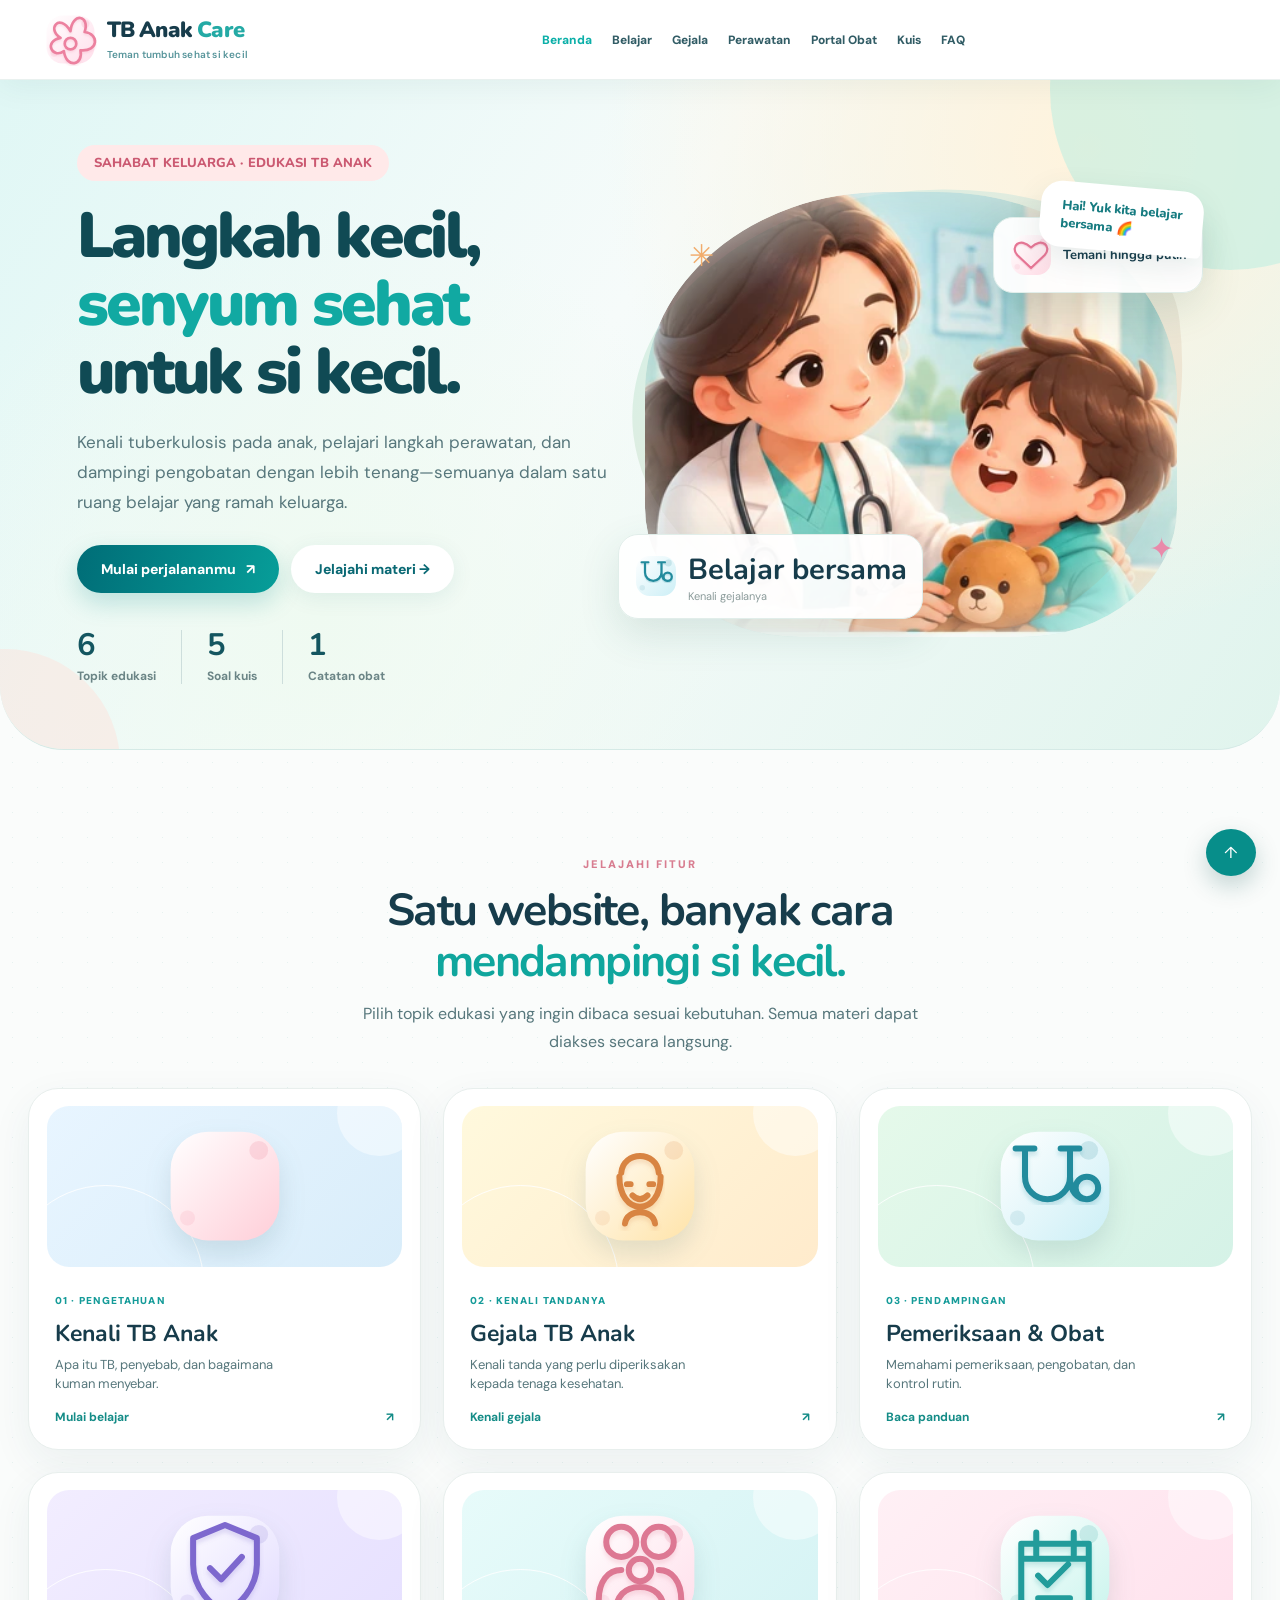
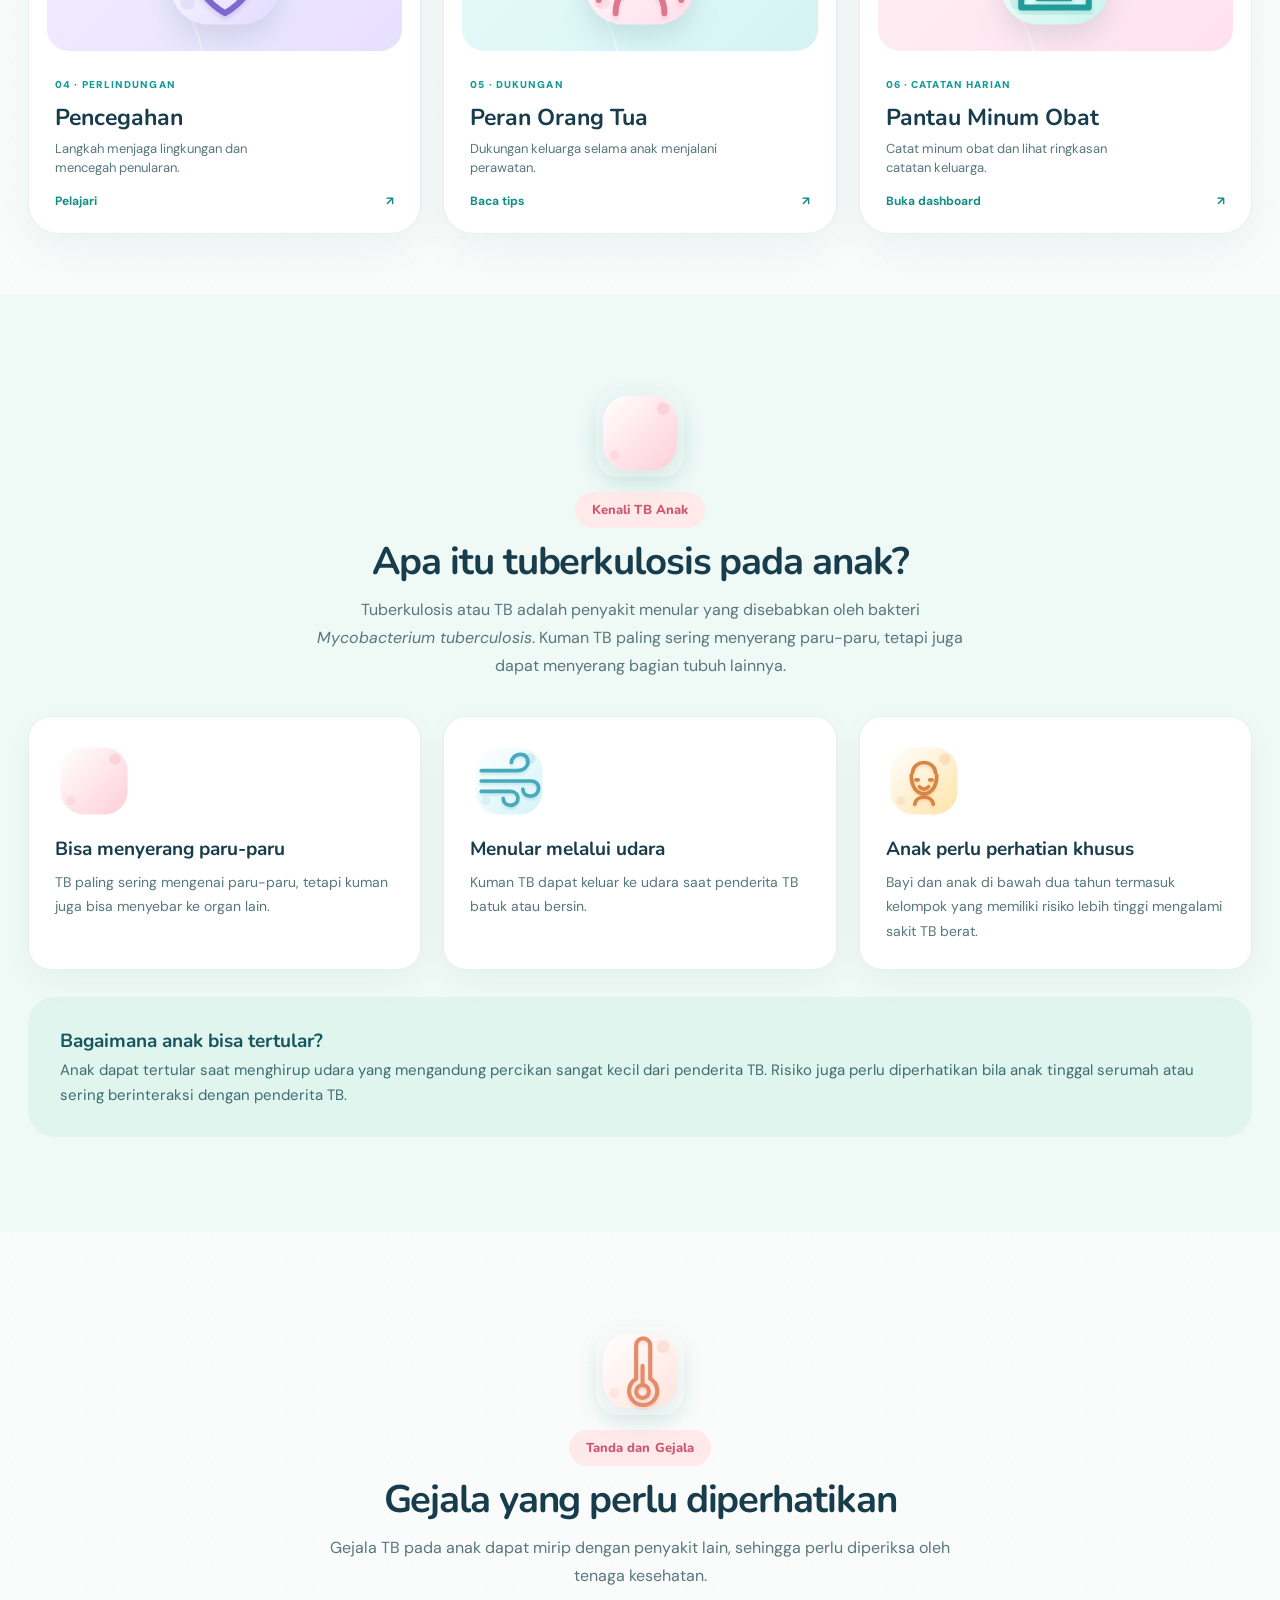
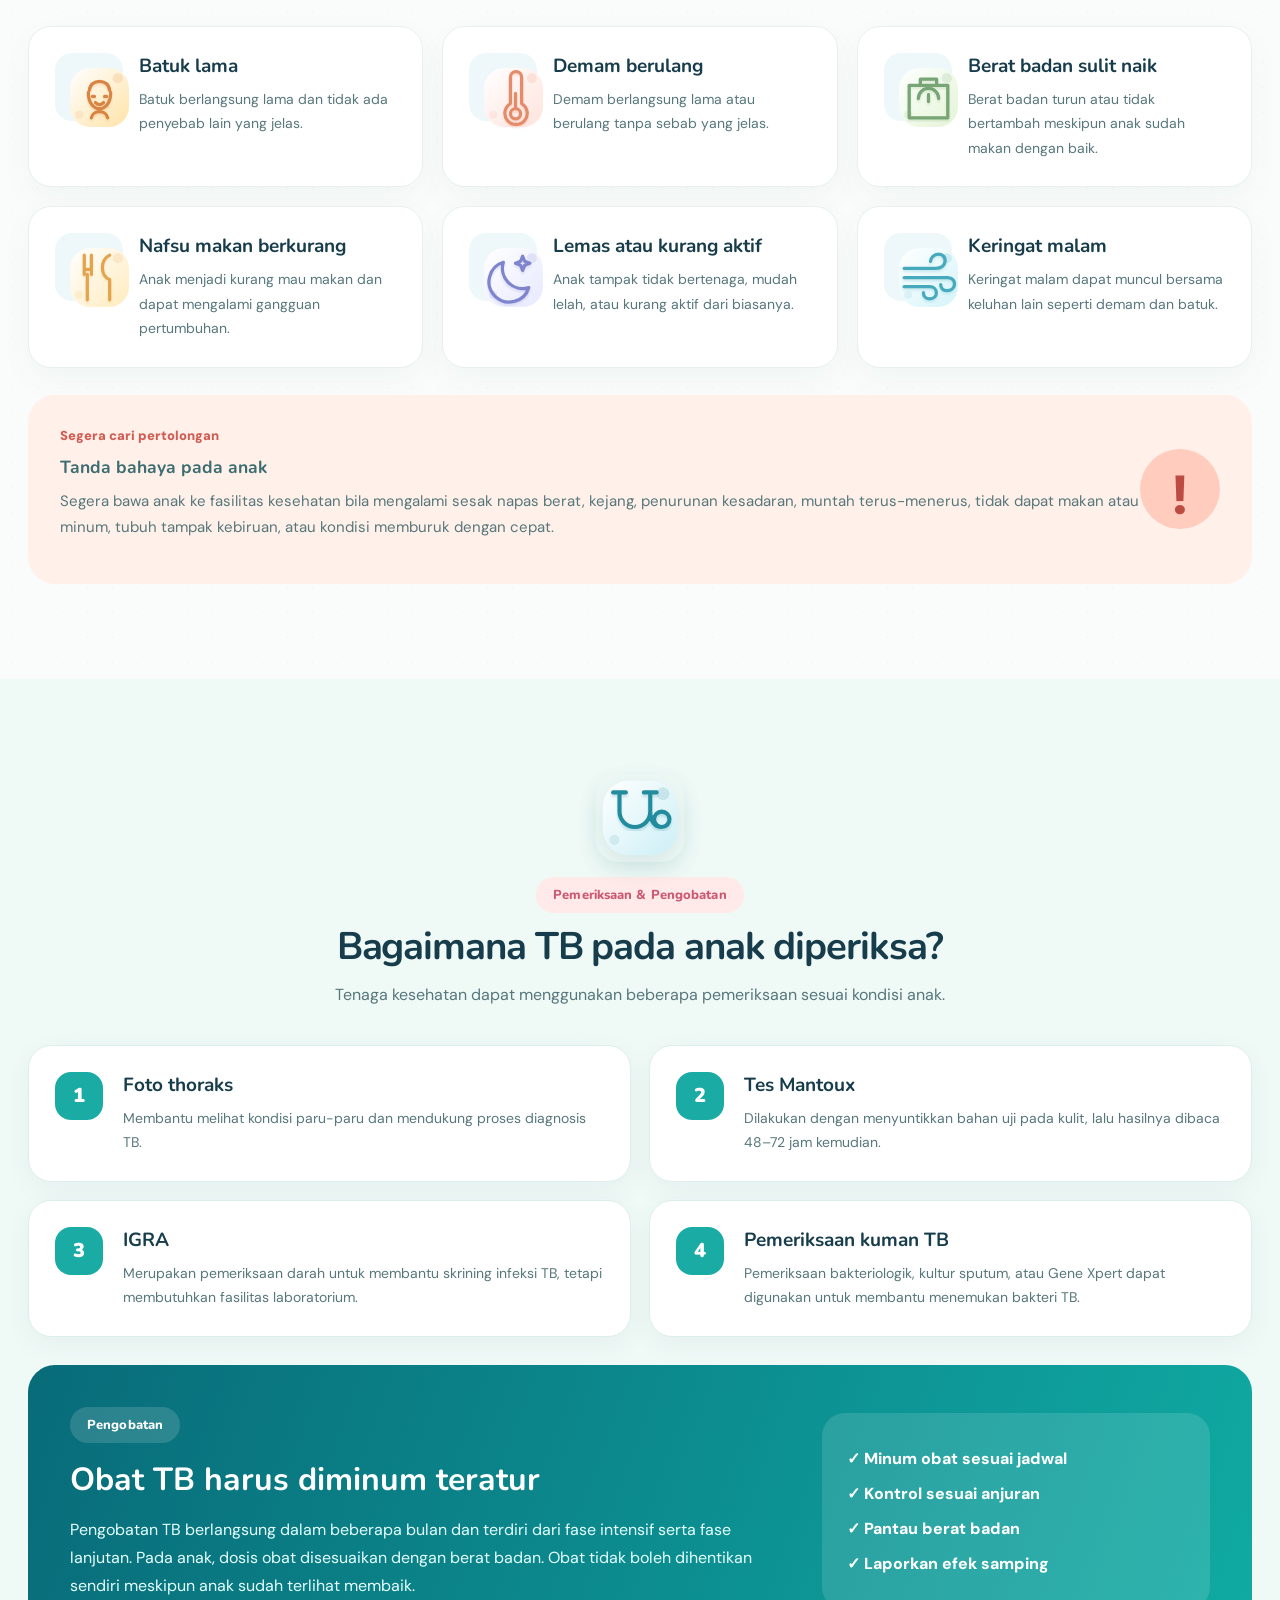
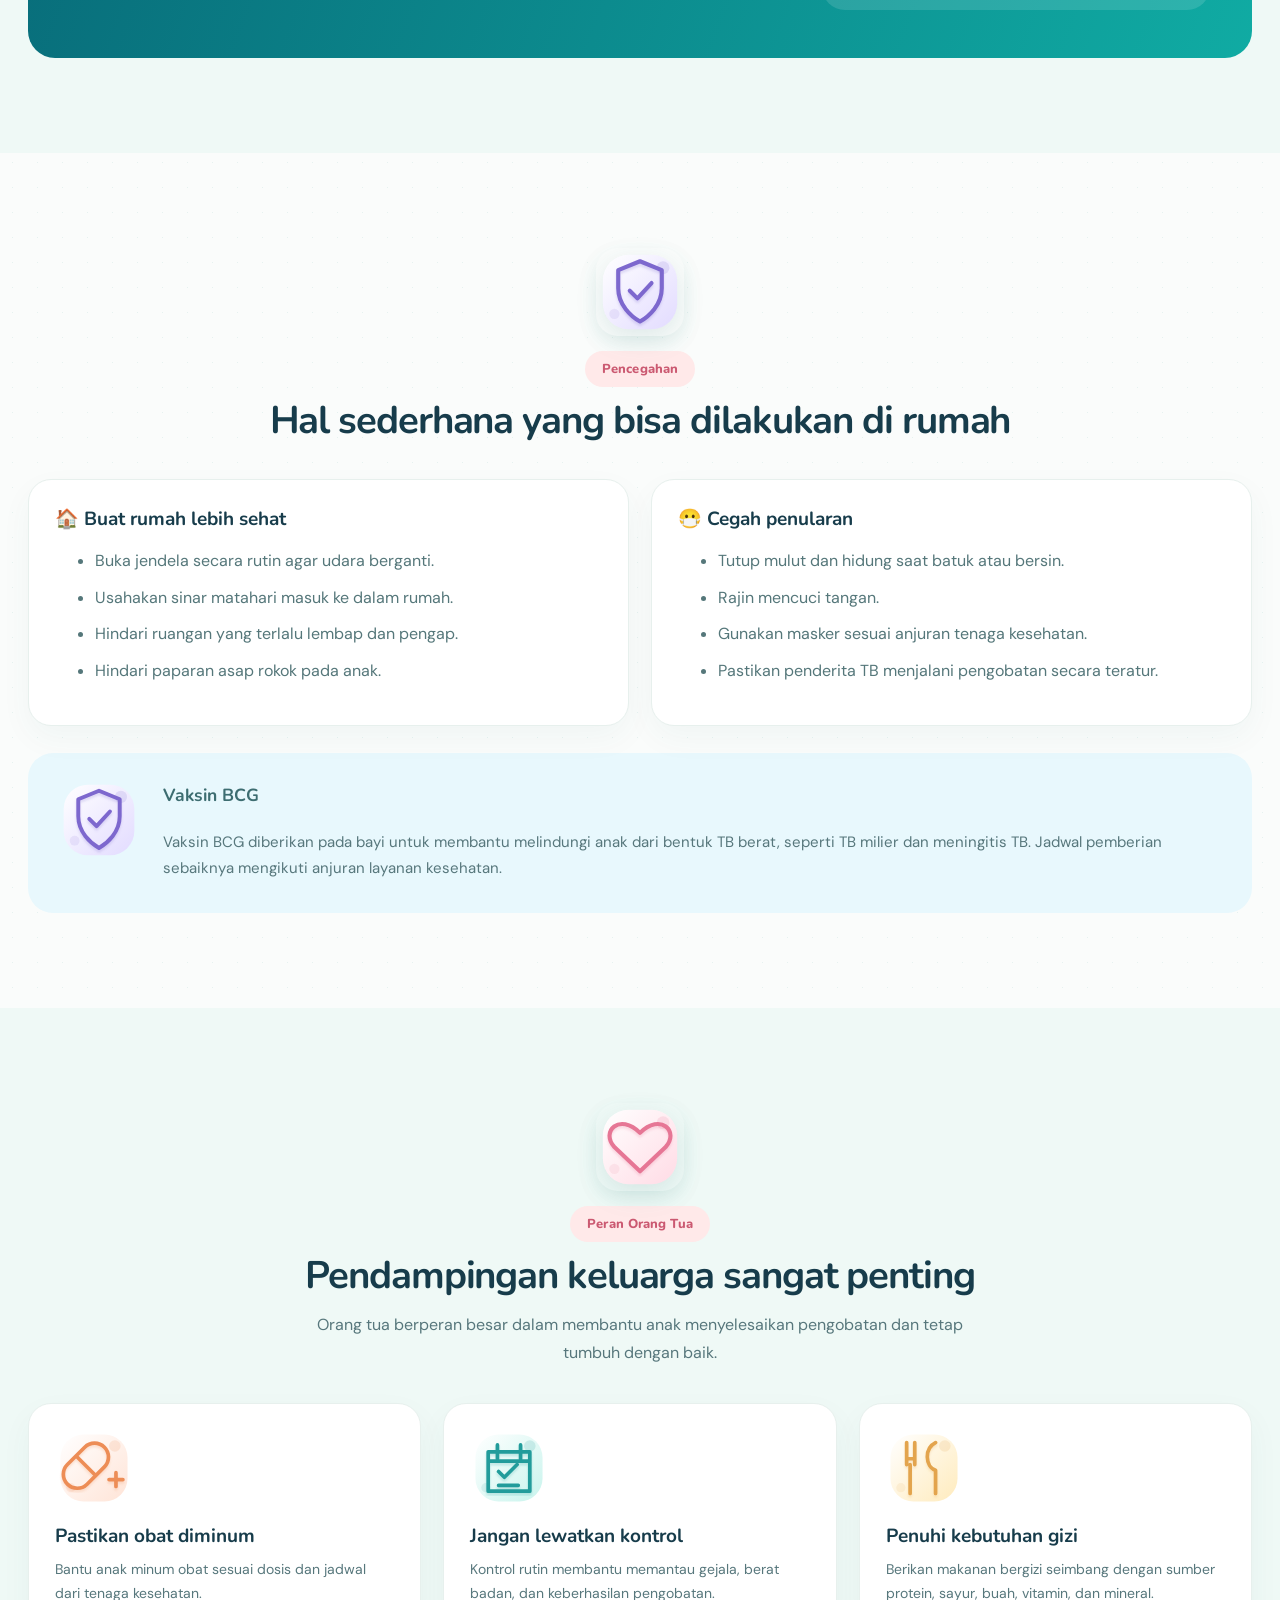
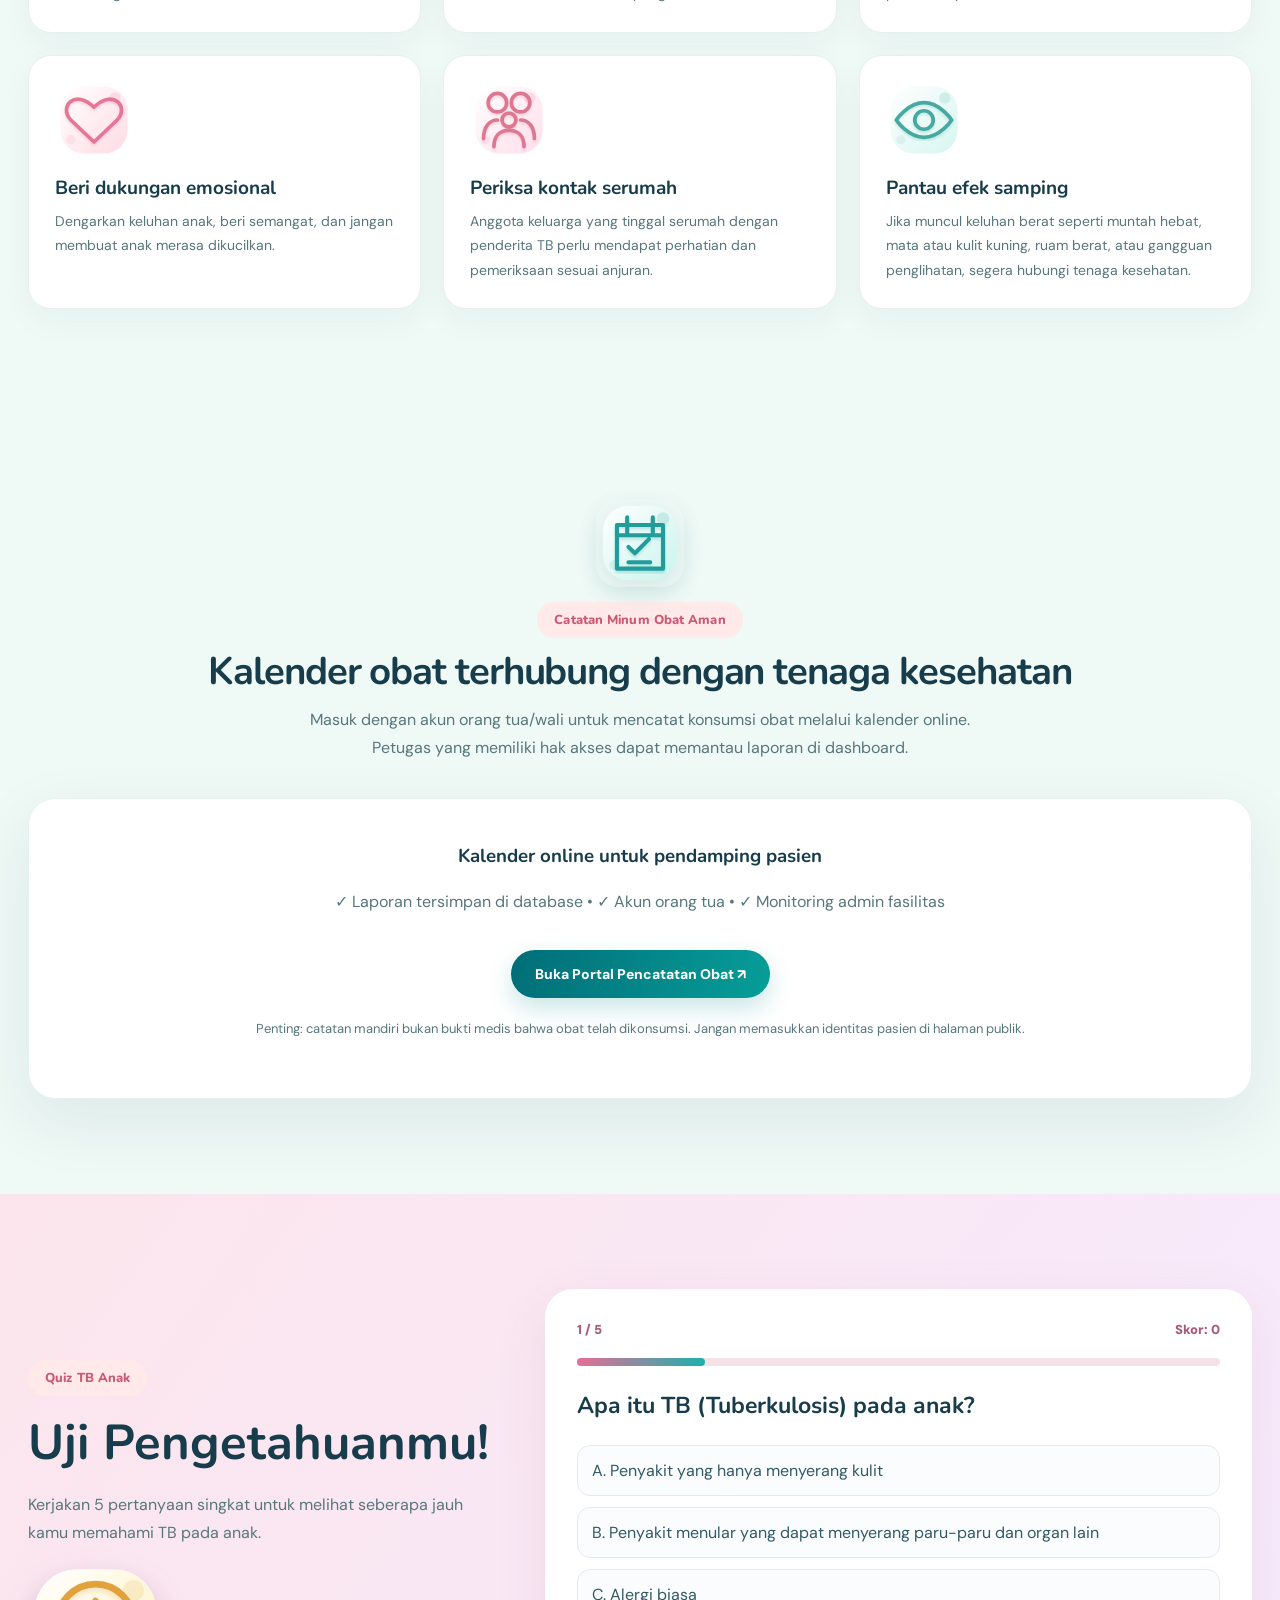
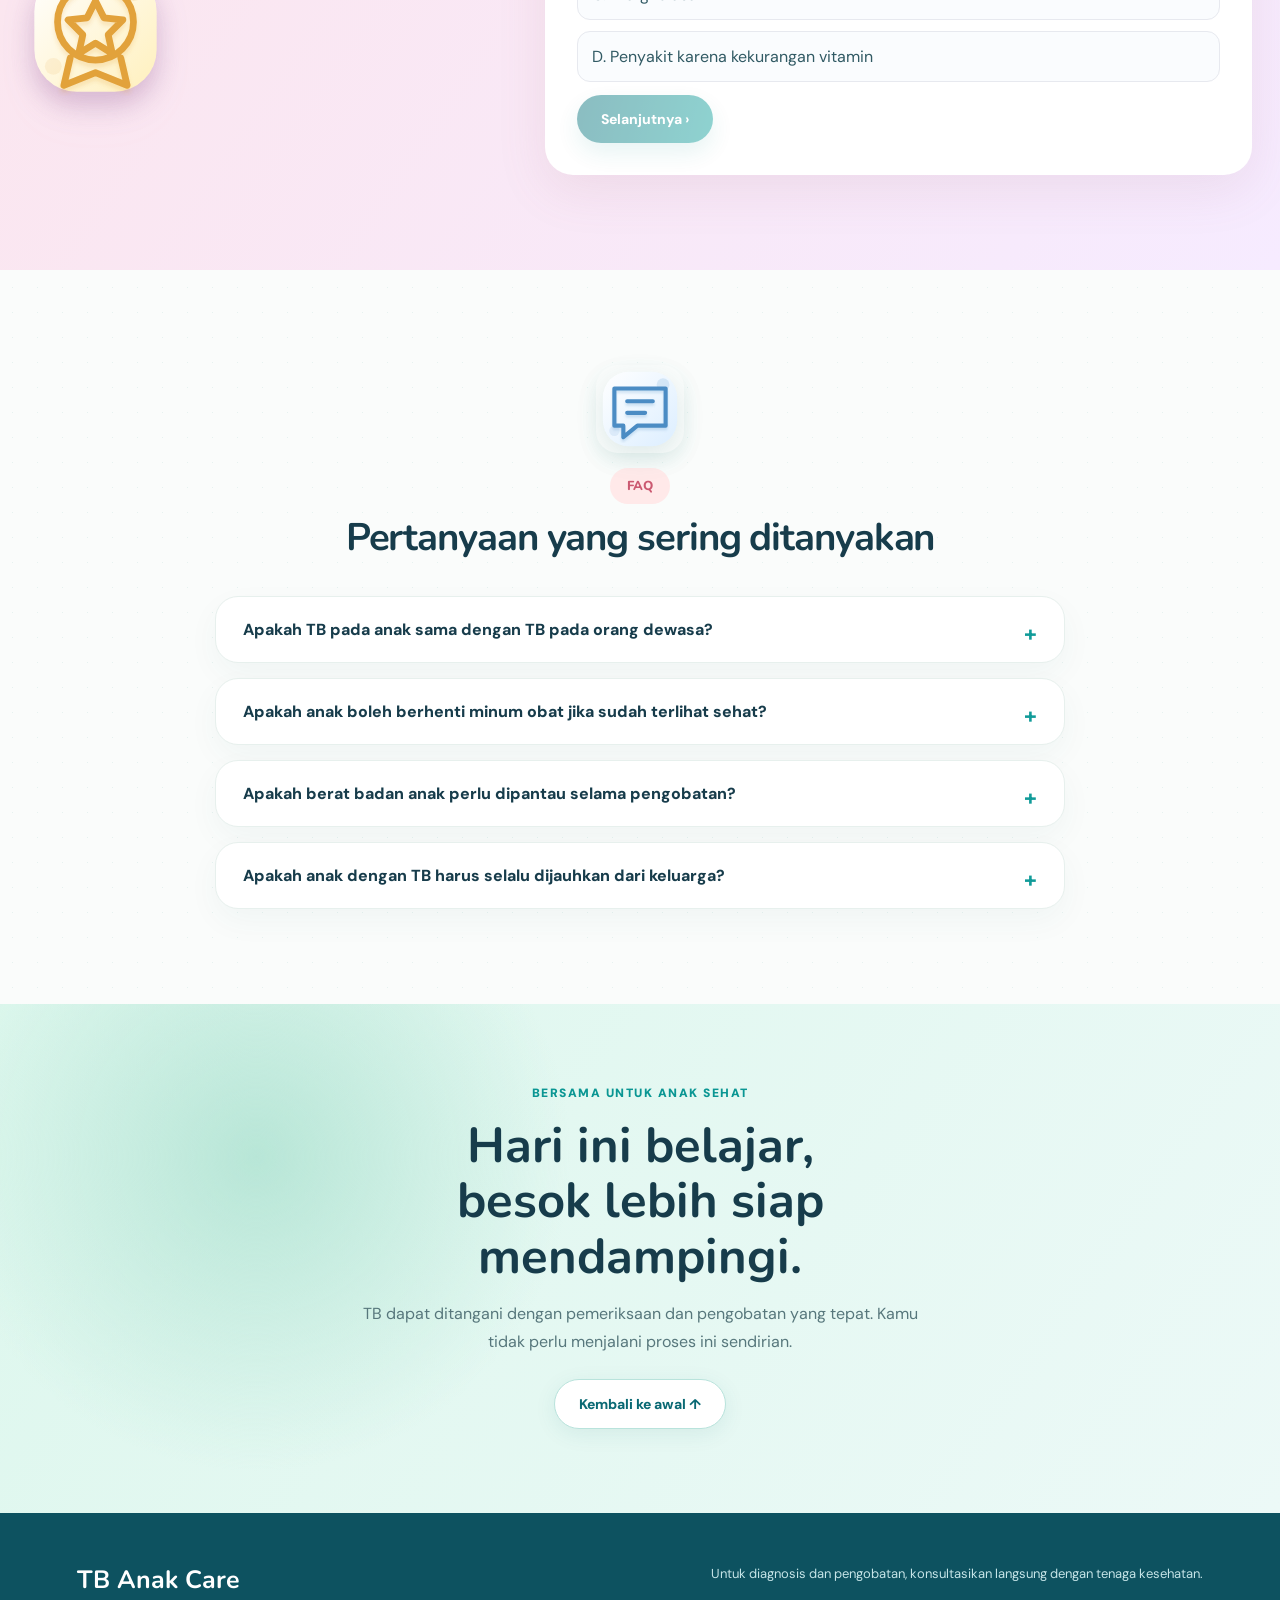
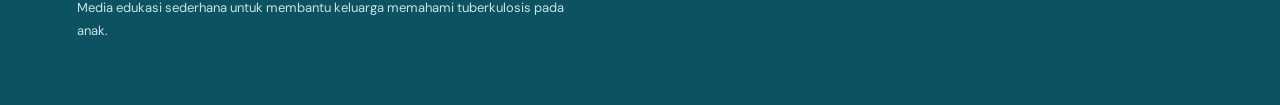
==== index.html @ 4ef4fc64 "Add files via upload" ====
<!DOCTYPE html>

<html lang="id">
<head>
<meta charset="utf-8"/>
<meta content="width=device-width, initial-scale=1.0" name="viewport"/>
<meta content="TB Anak Care - Edukasi sederhana tentang tuberkulosis pada anak untuk orang tua dan keluarga." name="description"/>
<title>TB Anak Care</title>
<link href="style.css" rel="stylesheet"/>
<link href="https://fonts.googleapis.com" rel="preconnect"/><link crossorigin="" href="https://fonts.gstatic.com" rel="preconnect"/><link href="https://fonts.googleapis.com/css2?family=DM+Sans:wght@400;500;600;700;800&amp;family=Nunito:wght@400;500;600;700;800;900&amp;display=swap" rel="stylesheet"/></head>
<body>
<header class="navbar"><a class="brand" href="#beranda"><span class="brand-mark"><img alt="" src="assets/icons/flower.svg"/></span><span class="brand-copy">TB Anak <em>Care</em><small>Teman tumbuh sehat si kecil</small></span></a><button aria-expanded="false" aria-label="Buka menu" class="menu-toggle">☰</button><nav aria-label="Navigasi utama" class="nav-links"><a href="#beranda">Beranda</a><a href="#materi">Belajar</a><a href="#gejala">Gejala</a><a href="#pemeriksaan">Perawatan</a><a href="portal.html">Portal Obat</a><a href="#quiz">Kuis</a><a href="#faq">FAQ</a></nav></header>
<main>
<section class="hero" id="beranda"><div class="hero-copy"><span class="eyebrow">SAHABAT KELUARGA · EDUKASI TB ANAK</span><h1>Langkah kecil,<br/><span>senyum sehat</span><br/>untuk si kecil.</h1><p>Kenali tuberkulosis pada anak, pelajari langkah perawatan, dan dampingi pengobatan dengan lebih tenang—semuanya dalam satu ruang belajar yang ramah keluarga.</p><div class="hero-actions"><a class="btn primary" href="#materi">Mulai perjalananmu <span>↗</span></a><a class="btn secondary" href="#materi">Jelajahi materi →</a></div><div class="hero-stats"><div><strong>6</strong><small>Topik edukasi</small></div><div><strong>5</strong><small>Soal kuis</small></div><div><strong>1</strong><small>Catatan obat</small></div></div></div><div class="hero-visual"><div class="hero-blob"></div><img alt="Ilustrasi dokter yang ramah bersama anak" src="assets/dokter-anak.webp"/><div class="float-card float-one"><img alt="" src="assets/icons/stethoscope.svg"/> <span><strong>Belajar bersama</strong><small>Kenali gejalanya</small></span></div><div class="float-card float-two"><img alt="" src="assets/icons/heart.svg"/> <strong>Temani hingga pulih</strong></div><div class="speech-bubble">Hai! Yuk kita belajar<br/>bersama 🌈</div><div class="hero-spark one">✳</div><div class="hero-spark two">✦</div></div></section>
<section class="learning-menu" id="materi"><span class="section-kicker">JELAJAHI FITUR</span><h2>Satu website, banyak cara<br/><em>mendampingi si kecil.</em></h2><p class="learning-subtitle">Pilih topik edukasi yang ingin dibaca sesuai kebutuhan. Semua materi dapat diakses secara langsung.</p><div class="learning-grid">
<a class="learning-card lc-blue" href="#kenali"><span class="topic-illustration"><img alt="" loading="lazy" src="assets/icons/lungs.svg"/></span><span class="card-category">01 · PENGETAHUAN</span><h3>Kenali TB Anak</h3><p>Apa itu TB, penyebab, dan bagaimana kuman menyebar.</p><b>Mulai belajar <span>↗</span></b></a>
<a class="learning-card lc-yellow" href="#gejala"><span class="topic-illustration"><img alt="" loading="lazy" src="assets/icons/child.svg"/></span><span class="card-category">02 · KENALI TANDANYA</span><h3>Gejala TB Anak</h3><p>Kenali tanda yang perlu diperiksakan kepada tenaga kesehatan.</p><b>Kenali gejala <span>↗</span></b></a>
<a class="learning-card lc-green" href="#pemeriksaan"><span class="topic-illustration"><img alt="" loading="lazy" src="assets/icons/stethoscope.svg"/></span><span class="card-category">03 · PENDAMPINGAN</span><h3>Pemeriksaan &amp; Obat</h3><p>Memahami pemeriksaan, pengobatan, dan kontrol rutin.</p><b>Baca panduan <span>↗</span></b></a>
<a class="learning-card lc-purple" href="#pencegahan"><span class="topic-illustration"><img alt="" loading="lazy" src="assets/icons/shield.svg"/></span><span class="card-category">04 · PERLINDUNGAN</span><h3>Pencegahan</h3><p>Langkah menjaga lingkungan dan mencegah penularan.</p><b>Pelajari <span>↗</span></b></a>
<a class="learning-card lc-cyan" href="#orangtua"><span class="topic-illustration"><img alt="" loading="lazy" src="assets/icons/family.svg"/></span><span class="card-category">05 · DUKUNGAN</span><h3>Peran Orang Tua</h3><p>Dukungan keluarga selama anak menjalani perawatan.</p><b>Baca tips <span>↗</span></b></a>
<a class="learning-card lc-pink" href="#catatan-obat"><span class="topic-illustration"><img alt="" loading="lazy" src="assets/icons/calendar.svg"/></span><span class="card-category">06 · CATATAN HARIAN</span><h3>Pantau Minum Obat</h3><p>Catat minum obat dan lihat ringkasan catatan keluarga.</p><b>Buka dashboard <span>↗</span></b></a></div>
</section>
<section class="section soft" id="kenali">
<div class="section-heading"><div aria-hidden="true" class="section-illustration"><img alt="" src="assets/icons/lungs.svg"/></div>
<span class="eyebrow">Kenali TB Anak</span>
<h2>Apa itu tuberkulosis pada anak?</h2>
<p>
          Tuberkulosis atau TB adalah penyakit menular yang disebabkan oleh bakteri
          <em>Mycobacterium tuberculosis</em>. Kuman TB paling sering menyerang paru-paru,
          tetapi juga dapat menyerang bagian tubuh lainnya.
        </p>
</div>
<div class="grid three">
<article class="card">
<div class="icon"><img alt="" src="assets/icons/lungs.svg"/></div>
<h3>Bisa menyerang paru-paru</h3>
<p>TB paling sering mengenai paru-paru, tetapi kuman juga bisa menyebar ke organ lain.</p>
</article>
<article class="card">
<div class="icon"><img alt="" src="assets/icons/wind.svg"/></div>
<h3>Menular melalui udara</h3>
<p>Kuman TB dapat keluar ke udara saat penderita TB batuk atau bersin.</p>
</article>
<article class="card">
<div class="icon"><img alt="" src="assets/icons/child.svg"/></div>
<h3>Anak perlu perhatian khusus</h3>
<p>Bayi dan anak di bawah dua tahun termasuk kelompok yang memiliki risiko lebih tinggi mengalami sakit TB berat.</p>
</article>
</div>
<div class="info-strip">
<strong>Bagaimana anak bisa tertular?</strong>
        Anak dapat tertular saat menghirup udara yang mengandung percikan sangat kecil dari penderita TB.
        Risiko juga perlu diperhatikan bila anak tinggal serumah atau sering berinteraksi dengan penderita TB.
      </div>
</section>
<section class="section" id="gejala">
<div class="section-heading"><div aria-hidden="true" class="section-illustration"><img alt="" src="assets/icons/fever.svg"/></div>
<span class="eyebrow">Tanda dan Gejala</span>
<h2>Gejala yang perlu diperhatikan</h2>
<p>Gejala TB pada anak dapat mirip dengan penyakit lain, sehingga perlu diperiksa oleh tenaga kesehatan.</p>
</div>
<div class="symptom-grid">
<div class="symptom"><span class="symptom-icon"><img alt="" src="assets/icons/child.svg"/></span><div><h3>Batuk lama</h3><p>Batuk berlangsung lama dan tidak ada penyebab lain yang jelas.</p></div></div>
<div class="symptom"><span class="symptom-icon"><img alt="" src="assets/icons/fever.svg"/></span><div><h3>Demam berulang</h3><p>Demam berlangsung lama atau berulang tanpa sebab yang jelas.</p></div></div>
<div class="symptom"><span class="symptom-icon"><img alt="" src="assets/icons/weight.svg"/></span><div><h3>Berat badan sulit naik</h3><p>Berat badan turun atau tidak bertambah meskipun anak sudah makan dengan baik.</p></div></div>
<div class="symptom"><span class="symptom-icon"><img alt="" src="assets/icons/food.svg"/></span><div><h3>Nafsu makan berkurang</h3><p>Anak menjadi kurang mau makan dan dapat mengalami gangguan pertumbuhan.</p></div></div>
<div class="symptom"><span class="symptom-icon"><img alt="" src="assets/icons/sleep.svg"/></span><div><h3>Lemas atau kurang aktif</h3><p>Anak tampak tidak bertenaga, mudah lelah, atau kurang aktif dari biasanya.</p></div></div>
<div class="symptom"><span class="symptom-icon"><img alt="" src="assets/icons/wind.svg"/></span><div><h3>Keringat malam</h3><p>Keringat malam dapat muncul bersama keluhan lain seperti demam dan batuk.</p></div></div>
</div>
<div class="danger-box">
<div>
<span class="danger-label">Segera cari pertolongan</span>
<h3>Tanda bahaya pada anak</h3>
<p>
            Segera bawa anak ke fasilitas kesehatan bila mengalami sesak napas berat, kejang,
            penurunan kesadaran, muntah terus-menerus, tidak dapat makan atau minum,
            tubuh tampak kebiruan, atau kondisi memburuk dengan cepat.
          </p>
</div>
<div class="danger-icon">!</div>
</div>
</section>
<section class="section soft" id="pemeriksaan">
<div class="section-heading"><div aria-hidden="true" class="section-illustration"><img alt="" src="assets/icons/stethoscope.svg"/></div>
<span class="eyebrow">Pemeriksaan &amp; Pengobatan</span>
<h2>Bagaimana TB pada anak diperiksa?</h2>
<p>Tenaga kesehatan dapat menggunakan beberapa pemeriksaan sesuai kondisi anak.</p>
</div>
<div class="timeline">
<div class="timeline-item">
<div class="num">1</div>
<div><h3>Foto thoraks</h3><p>Membantu melihat kondisi paru-paru dan mendukung proses diagnosis TB.</p></div>
</div>
<div class="timeline-item">
<div class="num">2</div>
<div><h3>Tes Mantoux</h3><p>Dilakukan dengan menyuntikkan bahan uji pada kulit, lalu hasilnya dibaca 48–72 jam kemudian.</p></div>
</div>
<div class="timeline-item">
<div class="num">3</div>
<div><h3>IGRA</h3><p>Merupakan pemeriksaan darah untuk membantu skrining infeksi TB, tetapi membutuhkan fasilitas laboratorium.</p></div>
</div>
<div class="timeline-item">
<div class="num">4</div>
<div><h3>Pemeriksaan kuman TB</h3><p>Pemeriksaan bakteriologik, kultur sputum, atau Gene Xpert dapat digunakan untuk membantu menemukan bakteri TB.</p></div>
</div>
</div>
<div class="treatment-card">
<div>
<span class="eyebrow">Pengobatan</span>
<h2>Obat TB harus diminum teratur</h2>
<p>
            Pengobatan TB berlangsung dalam beberapa bulan dan terdiri dari fase intensif serta fase lanjutan.
            Pada anak, dosis obat disesuaikan dengan berat badan. Obat tidak boleh dihentikan sendiri
            meskipun anak sudah terlihat membaik.
          </p>
</div>
<div class="checklist">
<p>✓ Minum obat sesuai jadwal</p>
<p>✓ Kontrol sesuai anjuran</p>
<p>✓ Pantau berat badan</p>
<p>✓ Laporkan efek samping</p>
</div>
</div>
</section>
<section class="section" id="pencegahan">
<div class="section-heading"><div aria-hidden="true" class="section-illustration"><img alt="" src="assets/icons/shield.svg"/></div>
<span class="eyebrow">Pencegahan</span>
<h2>Hal sederhana yang bisa dilakukan di rumah</h2>
</div>
<div class="grid two">
<article class="card list-card">
<h3>🏠 Buat rumah lebih sehat</h3>
<ul>
<li>Buka jendela secara rutin agar udara berganti.</li>
<li>Usahakan sinar matahari masuk ke dalam rumah.</li>
<li>Hindari ruangan yang terlalu lembap dan pengap.</li>
<li>Hindari paparan asap rokok pada anak.</li>
</ul>
</article>
<article class="card list-card">
<h3>😷 Cegah penularan</h3>
<ul>
<li>Tutup mulut dan hidung saat batuk atau bersin.</li>
<li>Rajin mencuci tangan.</li>
<li>Gunakan masker sesuai anjuran tenaga kesehatan.</li>
<li>Pastikan penderita TB menjalani pengobatan secara teratur.</li>
</ul>
</article>
</div>
<div class="bcg-card">
<div class="bcg-icon"><img alt="" src="assets/icons/shield.svg"/></div>
<div>
<h3>Vaksin BCG</h3>
<p>
            Vaksin BCG diberikan pada bayi untuk membantu melindungi anak dari bentuk TB berat,
            seperti TB milier dan meningitis TB. Jadwal pemberian sebaiknya mengikuti anjuran layanan kesehatan.
          </p>
</div>
</div>
</section>
<section class="section soft" id="orangtua">
<div class="section-heading"><div aria-hidden="true" class="section-illustration"><img alt="" src="assets/icons/heart.svg"/></div>
<span class="eyebrow">Peran Orang Tua</span>
<h2>Pendampingan keluarga sangat penting</h2>
<p>Orang tua berperan besar dalam membantu anak menyelesaikan pengobatan dan tetap tumbuh dengan baik.</p>
</div>
<div class="grid three">
<article class="card"><div class="icon"><img alt="" src="assets/icons/pill.svg"/></div><h3>Pastikan obat diminum</h3><p>Bantu anak minum obat sesuai dosis dan jadwal dari tenaga kesehatan.</p></article>
<article class="card"><div class="icon"><img alt="" src="assets/icons/calendar.svg"/></div><h3>Jangan lewatkan kontrol</h3><p>Kontrol rutin membantu memantau gejala, berat badan, dan keberhasilan pengobatan.</p></article>
<article class="card"><div class="icon"><img alt="" src="assets/icons/food.svg"/></div><h3>Penuhi kebutuhan gizi</h3><p>Berikan makanan bergizi seimbang dengan sumber protein, sayur, buah, vitamin, dan mineral.</p></article>
<article class="card"><div class="icon"><img alt="" src="assets/icons/heart.svg"/></div><h3>Beri dukungan emosional</h3><p>Dengarkan keluhan anak, beri semangat, dan jangan membuat anak merasa dikucilkan.</p></article>
<article class="card"><div class="icon"><img alt="" src="assets/icons/family.svg"/></div><h3>Periksa kontak serumah</h3><p>Anggota keluarga yang tinggal serumah dengan penderita TB perlu mendapat perhatian dan pemeriksaan sesuai anjuran.</p></article>
<article class="card"><div class="icon"><img alt="" src="assets/icons/eye.svg"/></div><h3>Pantau efek samping</h3><p>Jika muncul keluhan berat seperti muntah hebat, mata atau kulit kuning, ruam berat, atau gangguan penglihatan, segera hubungi tenaga kesehatan.</p></article>
</div>
</section>
<section class="section soft" id="catatan-obat"><div class="section-heading"><div class="section-illustration"><img src="assets/icons/calendar.svg" alt=""/></div><span class="eyebrow">Catatan Minum Obat Aman</span><h2>Kalender obat terhubung dengan tenaga kesehatan</h2><p>Masuk dengan akun orang tua/wali untuk mencatat konsumsi obat melalui kalender online. Petugas yang memiliki hak akses dapat memantau laporan di dashboard.</p></div><div class="medicine-panel" style="text-align:center;padding:44px 25px"><h3>Kalender online untuk pendamping pasien</h3><p>✓ Laporan tersimpan di database • ✓ Akun orang tua • ✓ Monitoring admin fasilitas</p><a href="portal.html" class="btn primary" style="display:inline-flex;margin-top:18px">Buka Portal Pencatatan Obat ↗</a><p style="margin-top:20px;font-size:13px">Penting: catatan mandiri bukan bukti medis bahwa obat telah dikonsumsi. Jangan memasukkan identitas pasien di halaman publik.</p></div></section>
<section class="quiz-section" id="quiz">
<div class="quiz-intro">
<span class="eyebrow">Quiz TB Anak</span>
<h2>Uji Pengetahuanmu!</h2>
<p>Kerjakan 5 pertanyaan singkat untuk melihat seberapa jauh kamu memahami TB pada anak.</p>
<div class="quiz-mascot"><img alt="Ilustrasi penghargaan" src="assets/icons/award.svg"/></div>
</div>
<div class="quiz-card">
<div class="quiz-meta"><span id="quizNumber">1 / 5</span><span id="quizScore">Skor: 0</span></div>
<div class="quiz-progress-track"><div id="quizProgress"></div></div><h3 id="quizQuestion"></h3>
<div class="quiz-answers" id="quizAnswers"></div>
<div class="quiz-feedback" id="quizFeedback"></div>
<button class="btn primary quiz-next" disabled="" id="quizNext">Selanjutnya ›</button>
</div>
</section>
<section class="section" id="faq">
<div class="section-heading"><div aria-hidden="true" class="section-illustration"><img alt="" src="assets/icons/chat.svg"/></div>
<span class="eyebrow">FAQ</span>
<h2>Pertanyaan yang sering ditanyakan</h2>
</div>
<div class="faq">
<details>
<summary>Apakah TB pada anak sama dengan TB pada orang dewasa?</summary>
<p>Tidak selalu. Pada anak, gejala TB sering tidak khas dan dapat mirip dengan penyakit anak lainnya.</p>
</details>
<details>
<summary>Apakah anak boleh berhenti minum obat jika sudah terlihat sehat?</summary>
<p>Tidak. Obat harus tetap diminum sampai tenaga kesehatan menyatakan pengobatan selesai.</p>
</details>
<details>
<summary>Apakah berat badan anak perlu dipantau selama pengobatan?</summary>
<p>Ya. Berat badan penting dipantau karena dosis obat pada anak dapat disesuaikan dengan perubahan berat badan.</p>
</details>
<details>
<summary>Apakah anak dengan TB harus selalu dijauhkan dari keluarga?</summary>
<p>Tidak. Anak tetap membutuhkan dukungan keluarga. Pencegahan penularan dilakukan sesuai arahan tenaga kesehatan dan kondisi masing-masing.</p>
</details>
</div>
</section>
</main>
<section class="end-banner"><span>BERSAMA UNTUK ANAK SEHAT</span><h2>Hari ini belajar,<br/>besok lebih siap mendampingi.</h2><p>TB dapat ditangani dengan pemeriksaan dan pengobatan yang tepat. Kamu tidak perlu menjalani proses ini sendirian.</p><a class="btn secondary" href="#beranda">Kembali ke awal ↑</a></section><footer>
<div>
<strong>TB Anak Care</strong>
<p>Media edukasi sederhana untuk membantu keluarga memahami tuberkulosis pada anak.</p>
</div>
<p class="footer-note">Untuk diagnosis dan pengobatan, konsultasikan langsung dengan tenaga kesehatan.</p>
</footer>
<script src="education.js"></script>
<a aria-label="Kembali ke atas" class="to-top" href="#beranda">↑</a></body>
</html>
---- style.css ----
:root{--ink:#143e46;--teal:#087d82;--mint:#dbf6f1;--white:#fff;--muted:#607d82;--shadow:0 18px 50px rgba(24,91,97,.10)}*{box-sizing:border-box}html{scroll-behavior:smooth;scroll-padding-top:95px}body{margin:0;font:16px 'DM Sans',sans-serif;color:var(--ink);background:#f8fcfb}h1,h2,h3,strong{font-family:Nunito,sans-serif}h1,h2,h3,p{margin-top:0}a{text-decoration:none;color:inherit}button,input,select{font:inherit}button,a{-webkit-tap-highlight-color:transparent}button{cursor:pointer}p{line-height:1.75;color:#57777c}.navbar{height:88px;background:rgba(255,255,255,.96);display:flex;align-items:center;gap:22px;padding:0 max(4%,calc((100vw - 1450px)/2));position:sticky;top:0;z-index:20;box-shadow:0 5px 28px #196b6e0b;backdrop-filter:blur(16px)}.brand{display:flex;align-items:center;gap:10px;flex-shrink:0}.brand-mark{background:linear-gradient(135deg,#64cfc0,#e66d93);border-radius:16px;color:white;font-size:30px;display:grid;place-items:center;width:49px;height:49px}.brand-copy{font-weight:900;font-family:Nunito,sans-serif;font-size:21px;line-height:1;letter-spacing:-.8px}.brand-copy em{color:#24aaa5;font-style:normal}.brand-copy small{display:block;letter-spacing:.2px;font:600 10px 'DM Sans',sans-serif;color:#56949a;margin-top:7px}.nav-links{display:flex;align-items:center;gap:17px;margin:auto}.nav-links a{font-size:12px;font-weight:800;white-space:nowrap;color:#315c65;transition:color .2s}.nav-links a:hover{color:#0eaaa4}.nav-cta{color:#fff;background:#097f86;border-radius:25px;padding:13px 19px;white-space:nowrap;font-weight:800;font-size:12px}.menu-toggle{display:none;border:0;background:#eaf8f5;border-radius:12px;padding:9px 12px;color:#08676d;font-size:20px}.hero{max-width:1550px;margin:0 auto;min-height:580px;display:grid;grid-template-columns:1.02fr 1fr;align-items:center;position:relative;overflow:hidden;background:radial-gradient(circle at 48% 40%,#fff7e8 0,transparent 36%),linear-gradient(115deg,#e0f9fb 0%,#e5f7f6 48%,#d8f3ec 100%);border-radius:0 0 52px 52px;padding:72px 6% 85px}.hero:before,.hero:after{content:'';position:absolute;border-radius:50%;pointer-events:none}.hero:before{width:360px;height:360px;background:#b5e9e3;right:-130px;top:-170px;opacity:.55}.hero:after{width:230px;height:230px;background:#fff4d9;bottom:-130px;left:-110px}.hero-copy{z-index:2;max-width:620px}.eyebrow{display:inline-flex;border-radius:50px;color:#cb5971;font-weight:900;background:#ffe9e9;padding:9px 17px;font:800 13px Nunito,sans-serif;letter-spacing:.1px}.hero h1{font-size:clamp(43px,4.3vw,73px);line-height:1.07;letter-spacing:-2.8px;margin:24px 0;color:#104a54;font-weight:900}.hero h1 span{color:#18a7a5}.hero-copy>p{font-size:17px;max-width:530px}.hero-actions{display:flex;flex-wrap:wrap;gap:12px;margin:27px 0}.btn{border:0;border-radius:99px;display:inline-flex;justify-content:center;align-items:center;gap:10px;padding:15px 24px;font-weight:800;font-size:14px;transition:transform .25s,box-shadow .25s}.btn:hover{transform:translateY(-3px);box-shadow:0 9px 24px #065b6a2a}.btn.primary{background:linear-gradient(110deg,#08797e,#10a9a1);color:white}.btn.secondary{background:white;color:#0a6974;box-shadow:0 5px 22px #11636d15}.hero-reassurance{display:flex;flex-wrap:wrap;gap:17px;color:#377879;font-size:12px;font-weight:800}.hero-visual{position:relative;min-height:435px;display:flex;align-items:center;justify-content:center}.art-halo{position:absolute;width:440px;height:440px;border-radius:50%;background:radial-gradient(circle,#ffffffbb 10%,#abe8de 75%);box-shadow:0 0 0 23px #ffffff44}.hero-visual>img{position:relative;z-index:1;width:min(95%,490px);height:365px;object-fit:cover;object-position:center;filter:drop-shadow(0 16px 19px #2f7d7960);border-radius:45% 45% 25% 25%;mask-image:radial-gradient(ellipse 66% 60% at 50% 53%,black 61%,transparent 99%)}.float-card{z-index:2;position:absolute;display:flex;gap:10px;align-items:center;background:#fffffff2;box-shadow:var(--shadow);border:1px solid #fff;border-radius:20px;padding:15px;font-size:13px;animation:bob 4.5s ease-in-out infinite}.float-card span{font-size:29px}.float-card strong{display:block}.float-card small{display:block;font-size:11px;color:#8b9b9a}.float-one{left:0;bottom:43px}.float-two{right:0;top:50px;animation-delay:1s}.hero-star{position:absolute;color:#e9a349;font-size:38px}.star-one{left:16%;top:4%}.star-two{right:11%;bottom:11%;color:#e783a5}.hero-note{position:absolute;bottom:20px;left:6%;color:#50878c;font-size:12px;font-weight:800}.learning-menu,.section,.quiz-section{max-width:1300px;margin:auto;padding:95px 28px}.learning-menu{text-align:center;padding-top:78px;padding-bottom:60px}.section-kicker{color:#d87d90;letter-spacing:2px;font-size:11px;font-weight:900}.learning-menu h2,.section-heading h2{font-size:clamp(30px,3vw,44px);line-height:1.15;letter-spacing:-1.1px;margin:12px 0}.learning-subtitle{margin:0 auto 32px;max-width:580px}.learning-grid{display:grid;grid-template-columns:repeat(3,1fr);gap:21px;text-align:left}.learning-card{min-height:235px;border-radius:26px;padding:26px;position:relative;overflow:hidden;border:1px solid #ffffffd0;box-shadow:0 10px 30px #155f6310;transition:transform .25s,box-shadow .25s}.learning-card:hover{transform:translateY(-8px);box-shadow:0 23px 36px #155f6325}.learning-card:after{content:'';position:absolute;width:150px;height:150px;border-radius:50%;right:-50px;top:-60px;background:#ffffff66}.lc-blue{background:#fbe8ed}.lc-yellow{background:#fff0cf}.lc-green{background:#dff7ed}.lc-purple{background:#e8e7fb}.lc-cyan{background:#d8f5f6}.lc-pink{background:#fde5ef}.topic-icon{display:grid;place-items:center;font-size:41px;width:84px;height:84px;background:#ffffffad;border-radius:25px;margin-bottom:17px;position:relative;z-index:1;box-shadow:inset 0 -4px 0 #ffffff50}.learning-card h3{font-size:21px;margin:0 0 6px}.learning-card p{font-size:13px;line-height:1.5;margin-bottom:13px;max-width:250px}.learning-card b{font-size:12px;color:#0c8388}.section{scroll-margin-top:10px}.section.soft{max-width:none;background:#eff9f6;padding-left:max(28px,calc((100vw - 1244px)/2));padding-right:max(28px,calc((100vw - 1244px)/2))}.section-heading{text-align:center;margin-bottom:36px}.section-heading>p{max-width:670px;margin:10px auto 0}.section-illustration{height:67px;width:67px;display:grid;place-items:center;background:white;box-shadow:0 8px 20px #147b7714;font-size:35px;border-radius:22px;margin:0 auto 15px}.grid{display:grid;gap:22px}.grid.three{grid-template-columns:repeat(3,1fr)}.grid.two{grid-template-columns:repeat(2,1fr)}.card,.symptom,.timeline-item,.faq details{background:white;border-radius:23px;padding:26px;box-shadow:0 8px 30px #084b5d0b;border:1px solid #dcefeb}.card .icon{font-size:38px;width:75px;height:75px;display:grid;place-items:center;background:#e2f7f3;border-radius:22px;margin-bottom:16px}.card h3,.symptom h3,.timeline h3{font-size:19px;margin:0 0 8px}.card p,.symptom p{font-size:14px;margin:0}.info-strip,.danger-box,.bcg-card{margin-top:27px;border-radius:25px;padding:28px 32px;background:#dff5ee;font-size:15px;line-height:1.7;color:#3d6d71}.info-strip strong{display:block;font-size:19px;color:#17565e}.symptom-grid{display:grid;grid-template-columns:repeat(3,1fr);gap:19px}.symptom{display:flex;align-items:flex-start;gap:16px}.symptom>span{font-size:33px;background:#eef8fa;border-radius:17px;padding:12px}.danger-box{background:#fff1e9;display:flex;align-items:center;justify-content:space-between}.danger-label{color:#d25d54;font-size:13px;font-weight:900}.danger-box h3{margin:5px 0}.danger-icon{font-size:55px;background:#ffccbd;color:#bc4b42;border-radius:100%;width:80px;height:80px;flex-shrink:0;display:grid;place-items:center;font-weight:900}.timeline{display:grid;grid-template-columns:repeat(2,1fr);gap:18px}.timeline-item{display:flex;gap:20px}.timeline .num{flex-shrink:0;width:48px;height:48px;background:#1aaca4;border-radius:16px;color:white;display:grid;place-items:center;font:900 20px Nunito}.timeline p{font-size:14px;margin-bottom:0}.treatment-card{margin-top:28px;display:grid;grid-template-columns:1.3fr .7fr;gap:30px;background:linear-gradient(110deg,#086b79,#10aba3);color:#fff;padding:42px;border-radius:30px;align-items:center}.treatment-card .eyebrow{background:#ffffff24;color:#fff}.treatment-card h2{font-size:32px;margin:15px 0}.treatment-card p{color:#e5ffff}.checklist{background:#ffffff20;padding:25px;border-radius:23px}.checklist p{color:white;font-weight:800;margin:7px 0}.list-card li{margin:11px 0;color:#55777a;line-height:1.6}.bcg-card{display:flex;gap:25px;background:#e8f8fd}.bcg-icon{font-size:50px}.bcg-card p{margin-bottom:0}.medicine-panel{background:white;padding:32px;border-radius:30px;box-shadow:var(--shadow);border:1px solid #e4f3f0}.medicine-topline{background:linear-gradient(110deg,#e5fbf5,#ecf9ff);display:flex;align-items:center;justify-content:space-between;gap:22px;padding:25px 30px;border-radius:23px;margin-bottom:25px}.medicine-topline h3{font-size:26px;margin:12px 0 5px}.medicine-topline p{font-size:13px;margin:0}.progress-dial{--progress:0%;flex-shrink:0;width:125px;height:125px;border-radius:50%;background:conic-gradient(#11a99f var(--progress),#d5eae8 0);display:flex;flex-direction:column;align-items:center;justify-content:center;position:relative}.progress-dial:before{content:'';position:absolute;inset:12px;background:#f7fffd;border-radius:50%}.progress-dial strong,.progress-dial small{position:relative;z-index:1}.progress-dial strong{font-size:27px;color:#095f69}.progress-dial small{font-size:9px}.medicine-form{display:grid;grid-template-columns:repeat(4,1fr);gap:16px}.field{display:flex;flex-direction:column;gap:8px}.field.wide{grid-column:span 3}.field label{font-size:12px;font-weight:900;color:#42717a}.field input,.field select{border:1px solid #d7e9e8;background:#fbfefe;border-radius:13px;padding:13px;width:100%;min-width:0;color:#2d5c64}.field input:focus,.field select:focus{outline:2px solid #67d7d0;outline-offset:1px}.medicine-add{align-self:end;min-height:46px}.medicine-summary{display:grid;grid-template-columns:repeat(3,1fr);gap:14px;margin:27px 0}.medicine-summary>div{background:#eef9f7;padding:23px;border-radius:18px;text-align:center}.medicine-summary strong{display:block;font-size:30px;color:#0c9090}.medicine-summary span{font-size:12px;font-weight:800;color:#557a7a}.table-wrap{overflow-x:auto;border-radius:16px;border:1px solid #e0eeeb}.medicine-table{width:100%;border-collapse:collapse;font-size:13px;min-width:690px}.medicine-table th{background:#e8f5f3;color:#336a72;text-align:left}.medicine-table td,.medicine-table th{padding:15px;border-bottom:1px solid #e9f2f1}.status-pill{display:inline-block;padding:7px 10px;border-radius:99px;background:#fff2d9;color:#987125;font-size:11px;font-weight:800}.status-done{background:#ddf8e9;color:#108b63}.status-missed{background:#ffe0e0;color:#b63f4c}.icon-button{background:#fff2f1;border:0;border-radius:9px;padding:7px 10px;color:#c04d54}.medicine-actions{display:flex;gap:12px;margin-top:22px;flex-wrap:wrap}.danger-button{background:#fff0ef;color:#b94c56}.note{font-size:12px;line-height:1.6;color:#668184}.medicine-note{background:#fff9eb;padding:15px 18px;border-radius:13px;margin-top:22px}.quiz-section{display:grid;grid-template-columns:.8fr 1.2fr;gap:45px;align-items:center;max-width:none;background:linear-gradient(125deg,#fce5ec,#f6ebff);padding-left:max(28px,calc((100vw - 1244px)/2));padding-right:max(28px,calc((100vw - 1244px)/2))}.quiz-intro h2{font-size:clamp(32px,4vw,49px);line-height:1.12;margin:20px 0}.quiz-mascot{font-size:85px;filter:drop-shadow(0 13px 10px #db9bb34a)}.quiz-card{background:white;border-radius:28px;padding:32px;box-shadow:0 15px 50px #9e62751d}.quiz-meta{display:flex;justify-content:space-between;font-size:13px;color:#a65b7b;font-weight:900}.quiz-card h3{font-size:23px;margin:24px 0}.quiz-answers{display:grid;gap:11px}.quiz-answer{border:1px solid #e7e9ef;text-align:left;border-radius:13px;background:#fafcfe;padding:14px;color:#315a64}.quiz-answer:hover{border-color:#0b9a95}.quiz-answer.correct{background:#d5f7e7;border-color:#18ad79}.quiz-answer.wrong{background:#ffe1e1;border-color:#e47777}.quiz-feedback{font-size:13px;color:#0b8e75;margin:13px 0;font-weight:700}.quiz-next:disabled{opacity:.45;cursor:not-allowed}.faq{display:grid;gap:15px;max-width:850px;margin:auto}.faq details{padding:0}.faq summary{padding:22px 27px;cursor:pointer;font-weight:800;list-style:none}.faq summary:after{content:'+';float:right;color:#119b99;font-size:22px}.faq details[open] summary:after{content:'−'}.faq details p{margin:0;padding:0 27px 24px;font-size:14px}footer{background:#0d5260;color:white;padding:50px max(6%,calc((100vw - 1250px)/2));display:flex;justify-content:space-between;gap:35px}footer strong{font-size:25px}footer p{max-width:500px;color:#c5e4e7;font-size:13px}.to-top{position:fixed;bottom:24px;right:24px;background:#078e8a;color:white;padding:13px 18px;border-radius:50%;z-index:15;box-shadow:0 10px 25px #074e4f3b}.is-visible{opacity:1;transform:none}@keyframes bob{0%,100%{transform:translateY(0)}50%{transform:translateY(-11px)}}@media(max-width:1170px){.navbar{gap:12px}.nav-links{gap:10px}.nav-links a{font-size:11px}.nav-cta{display:none}.hero{padding-left:4%;padding-right:4%}}@media(max-width:930px){.navbar{height:75px;justify-content:space-between;padding:0 5%}.menu-toggle{display:block}.nav-links{display:none;position:absolute;top:75px;left:0;right:0;background:#fff;padding:25px;box-shadow:0 15px 25px #02565a20;flex-direction:column;align-items:stretch;gap:2px;max-height:75vh;overflow:auto}.nav-links.open{display:flex}.nav-links a{font-size:14px;padding:11px}.hero{grid-template-columns:1fr;padding:65px 7% 60px;text-align:center}.hero-copy{margin:auto}.hero-copy>p{margin:auto}.hero-actions,.hero-reassurance{justify-content:center}.hero-visual{margin-top:5px}.hero-note{position:static;grid-column:1/-1}.learning-grid,.grid.three,.symptom-grid{grid-template-columns:repeat(2,1fr)}.medicine-form{grid-template-columns:repeat(2,1fr)}.field.wide{grid-column:span 1}.quiz-section{grid-template-columns:1fr}.quiz-intro{text-align:center}.quiz-mascot{font-size:55px}.treatment-card{grid-template-columns:1fr}}@media(max-width:580px){.hero{border-radius:0 0 30px 30px;padding:56px 6% 30px}.hero h1{font-size:43px;letter-spacing:-1.6px}.hero-copy>p{font-size:15px}.hero-visual{min-height:315px}.hero-visual>img{height:300px;width:100%}.art-halo{width:285px;height:285px}.float-card{padding:8px;font-size:10px;border-radius:13px}.float-card span{font-size:20px}.float-card small{display:none}.float-one{bottom:0}.float-two{right:0;top:30px}.learning-menu,.section,.quiz-section{padding:64px 18px}.learning-grid,.grid.three,.grid.two,.symptom-grid,.timeline{grid-template-columns:1fr}.learning-card{min-height:200px}.section.soft,.quiz-section{padding-left:18px;padding-right:18px}.section-heading h2{font-size:32px}.medicine-panel{padding:16px}.medicine-topline{flex-direction:column;text-align:center}.medicine-form{grid-template-columns:1fr}.field.wide{grid-column:auto}.medicine-summary{gap:7px}.medicine-summary>div{padding:16px 7px}.medicine-summary strong{font-size:25px}.medicine-summary span{font-size:10px}.quiz-card{padding:20px}.treatment-card{padding:24px}.danger-icon{display:none}.symptom{padding:19px}footer{flex-direction:column;padding:40px 22px}.hero-actions{gap:9px}.btn{padding:13px 17px;font-size:12px}}

.quiz-progress-track{height:8px;background:#f7e1e8;border-radius:20px;margin:20px 0}.quiz-progress-track>div{height:100%;width:20%;background:linear-gradient(90deg,#e76d96,#1ab1ad);border-radius:20px;transition:width .3s}.nav-links a.active{color:#0bafa8}.reveal{opacity:0;transform:translateY(13px);transition:opacity .55s,transform .55s}.reveal.is-visible{opacity:1;transform:none}@media(prefers-reduced-motion:reduce){*,*:before,*:after{scroll-behavior:auto!important;animation:none!important;transition:none!important}.reveal{opacity:1;transform:none}}

/* Portal interaktif - redesign bergaya editorial app; original illustration & branding */
:root{--ink:#153d4e;--teal:#0c8c87;--muted:#597981}body{background:#fbfcfa;color:#173c4b}.navbar{height:80px;padding-inline:max(3.4%,calc((100vw - 1460px)/2));border-bottom:1px solid #eaf0ee}.brand-mark{background:linear-gradient(135deg,#f6b9c5,#eac5a3);border-radius:17px;box-shadow:0 5px 13px #dfb0aa44}.nav-links{gap:20px}.nav-links a{font-size:12px}.nav-cta{background:#124b53}.hero{max-width:1536px;min-height:625px;background:radial-gradient(circle at 78% 30%,#fff8e7 0,transparent 35%),linear-gradient(112deg,#eafaf5,#f5fbef 50%,#e6f8f8);padding:65px 6%;border-radius:0 0 44px 44px;grid-template-columns:1fr 1.08fr}.hero:after{background:#ffdbd4;opacity:.4}.hero:before{background:#bceee2;opacity:.55}.hero h1{font-size:clamp(47px,5vw,78px);letter-spacing:-3.6px;line-height:1.06;margin:22px 0}.hero h1 span{color:#11a9a2}.hero-copy>p{max-width:545px;font-size:17px}.hero-visual{min-height:495px}.hero-blob{position:absolute;width:95%;height:90%;background:linear-gradient(145deg,#d3f3eb,#f8dfc9);border-radius:51% 49% 39% 61%/47% 36% 64% 53%;transform:rotate(-7deg)}.hero-visual>img{width:91%;height:445px;object-fit:cover;object-position:center;border-radius:45% 45% 29% 29%;mask-image:radial-gradient(ellipse 69% 65% at 50% 50%,black 60%,transparent 100%)}.speech-bubble{position:absolute;top:19px;right:0;z-index:3;background:white;padding:15px 21px;border-radius:21px 21px 5px 21px;box-shadow:0 11px 31px #2759581b;font:800 13px Nunito;color:#167b80;transform:rotate(5deg)}.hero-spark{position:absolute;z-index:2;font-size:30px;color:#f1ac6c}.hero-spark.one{top:14%;left:12%}.hero-spark.two{bottom:19%;right:5%;color:#e98aaa}.hero-stats{display:flex;margin-top:37px;gap:25px}.hero-stats>div{border-right:1px solid #cddedc;padding-right:25px;display:flex;flex-direction:column}.hero-stats>div:last-child{border:0}.hero-stats strong{font-size:31px;color:#145660;line-height:1}.hero-stats small{font-size:12px;color:#6b8586;font-weight:700;margin-top:7px}.portal-dashboard{max-width:1300px;margin:70px auto 30px;padding:0 28px}.portal-heading{display:flex;justify-content:space-between;align-items:center;gap:18px}.portal-heading h2{font-size:clamp(27px,3vw,39px);margin:10px 0}.portal-heading p{margin:0}.dashboard-greeting{border-radius:50px;background:#eaf6f0;padding:12px 20px;color:#22756e;font-weight:800;font-size:13px}.metric-grid{display:grid;grid-template-columns:repeat(4,1fr);gap:17px;margin:27px 0}.metric{background:white;border:1px solid #e8efec;border-radius:22px;min-height:142px;padding:22px 23px;box-shadow:0 10px 28px #28535a0c;display:grid;grid-template-columns:55px 1fr;grid-template-rows:1fr 1fr;column-gap:15px;align-items:center}.metric-icon{grid-row:span 2;width:55px;height:55px;display:grid;place-items:center;border-radius:18px;font-size:27px}.metric-icon.mint{background:#d6f5e9}.metric-icon.peach{background:#ffe7df}.metric-icon.lilac{background:#ece5ff}.metric-icon.gold{background:#fff1cc}.metric strong{font-size:31px;align-self:end;line-height:1.1}.metric span{font-size:12px;font-weight:700;color:#71888a;align-self:start;margin-top:5px}.dashboard-columns{display:grid;grid-template-columns:1.35fr .75fr;gap:19px}.today-card,.encouragement{border-radius:27px;padding:31px;min-height:277px}.today-card{background:#f0f9f8;border:1px solid #d9f1ed}.today-card h3{font-size:24px;margin:12px 0 21px}.action-grid{display:grid;grid-template-columns:repeat(3,1fr);gap:12px}.action-grid a{display:flex;flex-direction:column;gap:7px;background:white;border-radius:19px;padding:20px 16px;position:relative;box-shadow:0 8px 17px #14535a10;transition:transform .2s}.action-grid a:hover{transform:translateY(-5px)}.action-grid a>span{font-size:30px}.action-grid strong{font-size:15px}.action-grid small{font-size:11px;color:#6d8587}.action-grid b{position:absolute;right:14px;bottom:16px;color:#078d88}.encouragement{background:linear-gradient(120deg,#ffebea,#fff3df);position:relative;overflow:hidden}.encouragement>span{font-size:11px;font-weight:900;letter-spacing:1px;color:#d66a80}.encouragement h3{font-size:25px;line-height:1.2;margin:16px 0 11px;max-width:270px}.encouragement p{font-size:13px;max-width:310px}.encouragement button{border:0;background:white;color:#c05d78;padding:11px 16px;border-radius:50px;font-weight:800;cursor:pointer}.encouragement-decor{position:absolute;right:-15px;bottom:-88px;color:#ffffff80;font-size:220px;line-height:1}.learning-menu{padding-top:80px}.learning-menu h2{font-size:clamp(32px,3.5vw,49px)}.learning-menu h2 em{color:#0fa69d;font-style:normal}.learning-grid{gap:18px}.learning-card{min-height:293px;border-radius:25px;padding:23px 25px;background:white;box-shadow:0 7px 28px #1c626018;border:1px solid #edf1f0}.learning-card:after{width:150px;height:150px;top:-44px;right:-39px}.learning-card .topic-illustration{display:grid;place-items:center;height:116px;width:100%;border-radius:18px;margin-bottom:19px;font-size:65px;background:linear-gradient(145deg,#f7faff,#d8eef2)}.learning-card.lc-blue .topic-illustration{background:#e0effa}.learning-card.lc-yellow .topic-illustration{background:#fff0d2}.learning-card.lc-green .topic-illustration{background:#dff5e8}.learning-card.lc-purple .topic-illustration{background:#ece7fc}.learning-card.lc-cyan .topic-illustration{background:#e0f6f6}.learning-card.lc-pink .topic-illustration{background:#ffe6ed}.learning-card .card-category{font-weight:900;font-size:10px;letter-spacing:1.1px;color:#159b99}.learning-card h3{font-size:23px;margin:9px 0 6px}.learning-card p{font-size:13px;line-height:1.5;margin:0 0 15px}.learning-card b{font-size:12px;color:#148c87;display:flex;justify-content:space-between}.learning-progress{background:#eff8f7;display:grid;grid-template-columns:1fr 320px;text-align:left;gap:35px;border-radius:25px;padding:26px;margin-top:25px;align-items:center}.learning-progress strong{font-size:19px}.learning-progress p{font-size:13px;margin:8px 0 0}.learning-control{text-align:right}.lesson-progress-line{height:10px;background:#d7e9e7;border-radius:10px;overflow:hidden}.lesson-progress-line span{display:block;width:0;height:100%;background:#14aaa1;transition:width .25s}.learning-control small{display:block;margin:6px 0;color:#517d7c}.learning-control button{border:0;background:#107c7c;color:white;padding:10px 15px;border-radius:12px;font-size:12px;font-weight:800}.end-banner{text-align:center;padding:77px 20px 84px;background:radial-gradient(circle at 20% 30%,#b8e6d7,transparent 29%),linear-gradient(125deg,#ddf7ed,#ecf9f7)}.end-banner>span{font-size:12px;font-weight:900;color:#0a9693;letter-spacing:1.5px}.end-banner h2{font-size:clamp(32px,4vw,49px);line-height:1.13;margin:16px auto;max-width:700px}.end-banner p{max-width:560px;margin:0 auto 23px}.end-banner .btn{border:1px solid #b9e3dc}.section{scroll-margin-top:80px}@media(max-width:1040px){.dashboard-columns{grid-template-columns:1fr}.metric-grid{grid-template-columns:repeat(2,1fr)}}@media(max-width:930px){.hero-stats{justify-content:center}.portal-heading{align-items:flex-start}.dashboard-greeting{display:none}}@media(max-width:600px){.hero{padding-top:53px}.hero h1{font-size:46px}.hero-stats{gap:13px}.hero-stats>div{padding-right:14px}.hero-visual{min-height:300px}.hero-visual>img{height:290px}.speech-bubble{top:2px;font-size:9px}.portal-dashboard{padding:0 17px;margin-top:48px}.metric-grid{gap:9px}.metric{grid-template-columns:1fr;grid-template-rows:auto auto auto;padding:16px;gap:7px;min-height:150px}.metric-icon{grid-row:auto;width:45px;height:45px;font-size:22px}.metric strong{font-size:25px}.metric span{font-size:11px}.action-grid{grid-template-columns:1fr}.action-grid a{padding:12px 16px;display:grid;grid-template-columns:44px 1fr;grid-template-rows:1fr 1fr;align-items:center}.action-grid a>span{grid-row:span 2}.today-card,.encouragement{padding:23px}.learning-progress{grid-template-columns:1fr;gap:20px}.learning-control{text-align:left}}

/* PREMIUM ILLUSTRATED SYSTEM — bespoke SVG icon family */
:root{--ink:#123f47;--teal:#087e80;--shadow:0 22px 65px rgba(33,78,84,.09)}
body{background:#fafcfb;background-image:radial-gradient(#bddfdc55 .7px,transparent .7px);background-size:25px 25px}
.navbar{background:#ffffffed;border-bottom:1px solid #e9f1ef;box-shadow:0 6px 32px #114b4610}
.brand-mark{background:transparent;box-shadow:none;border-radius:16px;width:53px;height:53px}.brand-mark img{width:53px;height:53px}
.brand-copy{font-size:22px}.nav-cta,.btn.primary{background:linear-gradient(105deg,#006d77,#079e99);box-shadow:0 10px 24px #078c8738}
.hero{border-radius:0 0 64px 64px;background:radial-gradient(circle at 85% 10%,#fff3dd 0,transparent 39%),radial-gradient(circle at 25% 80%,#effaf1 0,transparent 38%),linear-gradient(122deg,#e0f7f5,#f6fbfa 45%,#e0f4ed);border-bottom:1px solid #d5eae6}
.hero h1{font-weight:900;letter-spacing:-3px}.hero-visual>img{filter:drop-shadow(0 20px 26px #237c7533)}
.float-card{border:1px solid #e1eeea;box-shadow:0 15px 40px #2a665623}.float-card img{width:44px;height:44px;flex-shrink:0}
.portal-dashboard{margin-top:86px}.portal-heading h2,.learning-menu h2{letter-spacing:-1.6px}
.metric{border-radius:24px;border:1px solid #e4efeb;box-shadow:0 15px 35px #1c65620b;transition:transform .25s,box-shadow .25s}
.metric:hover{transform:translateY(-5px);box-shadow:0 22px 40px #1c65621d}
.metric-icon{background:none!important;width:60px;height:60px}.metric-icon img{width:60px;height:60px;filter:drop-shadow(0 5px 8px #1b646118)}
.today-card,.encouragement{box-shadow:0 16px 40px #2f7b6c12;border:1px solid #fff}
.action-grid a{border:1px solid #eaf1ef;transition:transform .22s,box-shadow .22s}.action-grid a:hover{box-shadow:0 17px 30px #1f76731c}
.action-grid .action-icon{width:54px;height:54px;display:block}.action-icon img{width:100%;height:100%}
.learning-menu{padding-top:102px}.learning-grid{gap:22px}.learning-card{background:#fff!important;border:1px solid #e8efed;border-radius:30px;min-height:344px;padding:17px 18px 24px;box-shadow:0 14px 42px #244e5311}
.learning-card:after{display:none}.learning-card:hover{transform:translateY(-10px);box-shadow:0 28px 65px #244e5326}
.learning-card .topic-illustration{height:161px;width:100%;border-radius:22px;display:flex;align-items:center;justify-content:center;margin-bottom:21px;position:relative;overflow:hidden}
.learning-card .topic-illustration:before{content:'';position:absolute;width:195px;height:195px;border:1px solid #ffffffdd;border-radius:50%;left:-40px;bottom:-115px}
.learning-card .topic-illustration:after{content:'';position:absolute;width:85px;height:85px;border-radius:50%;background:#ffffff71;right:-20px;top:-35px}
.learning-card .topic-illustration img{width:120px;height:120px;position:relative;z-index:1;filter:drop-shadow(0 13px 13px #225b6122);transition:transform .35s}
.learning-card:hover .topic-illustration img{transform:scale(1.12) rotate(-4deg)}
.learning-card.lc-blue .topic-illustration{background:linear-gradient(135deg,#e8f5ff,#d9edfa)}
.learning-card.lc-yellow .topic-illustration{background:linear-gradient(135deg,#fff9dd,#ffebcc)}
.learning-card.lc-green .topic-illustration{background:linear-gradient(135deg,#e5f9ea,#d5f2e7)}
.learning-card.lc-purple .topic-illustration{background:linear-gradient(135deg,#f2edff,#e6e0ff)}
.learning-card.lc-cyan .topic-illustration{background:linear-gradient(135deg,#e7fbfa,#d5f3f4)}
.learning-card.lc-pink .topic-illustration{background:linear-gradient(135deg,#fff0f5,#ffe1ed)}
.learning-card .card-category,.learning-card h3,.learning-card p,.learning-card b{margin-left:8px;margin-right:8px}.learning-card h3{font-size:23px}
.section-illustration{display:grid!important;place-items:center;background:transparent!important;font-size:initial!important;width:88px!important;height:88px!important;margin-inline:auto!important}
.section-illustration img{width:82px;height:82px;filter:drop-shadow(0 8px 13px #1b6b6820)}
.card .icon{display:grid!important;place-items:center;width:77px!important;height:77px!important;background:transparent!important;font-size:initial!important}.card .icon img{width:74px;height:74px}
.symptom-icon{display:grid!important;place-items:center;width:68px!important;height:68px!important;flex-shrink:0;font-size:initial!important}.symptom-icon img{width:65px;height:65px}
.bcg-icon{background:transparent!important}.bcg-icon img{width:78px;height:78px}
.quiz-mascot{font-size:initial!important}.quiz-mascot img{width:135px;height:135px;filter:drop-shadow(0 12px 15px #5f509f33)}
.card,.symptom,.faq details{border-radius:23px!important;box-shadow:0 12px 32px #1d565d0b!important;border:1px solid #e7f0ed!important}
.info-strip,.danger-box,.treatment-card,.medicine-panel,.learning-progress{border-radius:27px}
@media(max-width:600px){.learning-grid{gap:15px}.learning-card{min-height:310px}.learning-card .topic-illustration{height:145px}.learning-card .topic-illustration img{width:109px;height:109px}.hero{border-radius:0 0 38px 38px}.metric-icon,.metric-icon img{width:48px;height:48px}.float-card img{width:30px;height:30px}}
@media(prefers-reduced-motion:reduce){.learning-card:hover .topic-illustration img{transform:none}}

/* Premium monthly medicine calendar */
.calendar-layout{display:grid;grid-template-columns:minmax(0,1.7fr) minmax(260px,.85fr);gap:18px;margin:27px 0 30px;align-items:stretch}
.calendar-card,.calendar-side{background:#fff;border:1px solid #e7eeed;border-radius:27px;padding:25px;box-shadow:0 14px 35px #215f6920}
.calendar-heading{display:flex;align-items:center;justify-content:space-between;gap:12px;margin-bottom:25px}
.calendar-kicker{font-size:10px;font-weight:900;letter-spacing:.17em;color:#408e87}
.calendar-heading h4,.calendar-side h4,.medicine-form-heading h4{font-size:clamp(20px,2.5vw,27px);margin:5px 0;color:#174b50;line-height:1.3}
.calendar-controls{display:flex;gap:6px;align-items:center}.calendar-controls button{border:1px solid #e5efed;background:#f5faf8;color:#236a68;border-radius:12px;min-width:35px;height:35px;font-size:22px;cursor:pointer;font-weight:700}.calendar-controls #calendarToday{padding:0 12px;font-size:12px}
.calendar-controls button:hover{background:#e0f4ec}.calendar-weekdays,.medicine-calendar{display:grid;grid-template-columns:repeat(7,minmax(0,1fr));gap:7px}.calendar-weekdays{margin-bottom:10px}.calendar-weekdays span{text-align:center;font-size:12px;font-weight:800;color:#789590}
.calendar-day{aspect-ratio:1/1;min-height:51px;display:flex;flex-direction:column;gap:5px;justify-content:center;align-items:center;border-radius:15px;border:1px solid transparent;background:#f5f9f8;color:#335d60;cursor:pointer;transition:transform .15s,background .15s,border .15s;font-family:inherit}.calendar-day:hover{transform:translateY(-2px);background:#e8f6f2}.calendar-day:focus-visible,.calendar-controls button:focus-visible{outline:3px solid #29a5a5;outline-offset:2px}.calendar-day.is-selected{border:2px solid #189b92;box-shadow:0 0 0 3px #ccf1e9}.calendar-day.is-today .day-number{font-weight:950;text-decoration:underline;text-underline-offset:4px}.calendar-day .day-number{font-size:15px;font-weight:700}.day-dot{width:7px;height:7px;border-radius:50%;background:#cbdcda}.calendar-day.done{background:#e3f7eb}.calendar-day.done .day-dot,.legend-dot.done{background:#2ca772}.calendar-day.missed{background:#fff0e9}.calendar-day.missed .day-dot,.legend-dot.missed{background:#eb8d58}.calendar-day.mixed{background:#f2edff}.calendar-day.mixed .day-dot,.legend-dot.mixed{background:#9970d5}.calendar-legend{display:flex;flex-wrap:wrap;gap:9px 15px;margin-top:20px;color:#547676;font-size:11px}.calendar-legend span{display:flex;align-items:center;gap:6px}.legend-dot{width:9px;height:9px;border-radius:50%;display:inline-block}.legend-dot.none{background:#cbdcda}
.calendar-side{background:linear-gradient(160deg,#edfcf8,#ffffff 69%);display:flex;flex-direction:column;align-items:flex-start}.calendar-side-icon{width:78px;height:78px;margin-bottom:8px}.calendar-side-icon img{width:100%;height:100%;object-fit:contain}.calendar-side p{font-size:13px;color:#68827f;line-height:1.7}.selected-day-logs{width:100%;display:grid;gap:10px;margin:13px 0 20px;max-height:280px;overflow:auto}.day-log-card{background:white;border:1px solid #e6efed;padding:12px;border-radius:14px;display:grid;gap:6px}.day-log-card strong{color:#164e54;font-size:14px;overflow-wrap:anywhere}.day-log-card small{color:#718480}.day-log-status{font-size:11px;font-weight:750;width:max-content;border-radius:14px;padding:4px 9px}.day-log-status.status-done{background:#e2f6e9;color:#227d52}.day-log-status.status-missed{background:#fff0e9;color:#ab6338}.day-log-card button{justify-self:end;background:transparent;border:0;color:#b24e51;text-decoration:underline;cursor:pointer;font-size:12px}.calendar-add-btn{margin-top:auto!important;width:100%;justify-content:center;font-size:13px!important;text-align:center}.medicine-form-heading{display:flex;align-items:end;justify-content:space-between;gap:12px;margin:24px 0 12px}.medicine-form-heading p{font-size:12px;color:#718480}.history-details{background:white;border:1px solid #e7efed;border-radius:17px;margin:20px 0;overflow:hidden}.history-details summary{padding:16px 20px;font-size:13px;color:#286e68;font-weight:800;cursor:pointer;display:flex;justify-content:space-between;list-style:none}.history-details summary::-webkit-details-marker{display:none}.history-details .table-wrap{margin:0!important}
@media(max-width:900px){.calendar-layout{grid-template-columns:1fr}.calendar-side{min-height:250px}.calendar-add-btn{width:auto}}
@media(max-width:560px){.calendar-card,.calendar-side{padding:15px;border-radius:19px}.calendar-weekdays,.medicine-calendar{gap:4px}.calendar-day{min-height:39px;border-radius:10px}.calendar-day .day-number{font-size:13px}.calendar-heading{flex-wrap:wrap}.calendar-controls{margin-left:auto}.calendar-legend{font-size:10px}.medicine-form-heading{display:block}.calendar-add-btn{width:100%}}
@media(prefers-reduced-motion:reduce){.calendar-day{transition:none}}

/* Pencatatan cepat, dirancang untuk pengguna ponsel */
.quick-med-config{width:100%;margin:18px 0 12px}.quick-med-config label{display:block;font-size:12px;font-weight:800;color:#1b555b;margin-bottom:9px}.quick-input-row{display:flex;gap:8px}.quick-input-row input{width:100%;min-width:0;padding:13px;border:1.5px solid #d0e5df;border-radius:13px;background:white;color:#164a51;font:inherit;font-size:13px}.quick-input-row input:focus-visible{outline:3px solid #b2eee2}.quick-input-row button{background:#196d71;color:#fff;border:0;border-radius:13px;padding:0 16px;cursor:pointer;font-weight:800}.quick-med-config small{display:block;color:#64837f;line-height:1.55;margin-top:8px;font-size:11px}.quick-actions{display:grid;grid-template-columns:1fr 1fr;gap:11px;width:100%}.quick-action{border:1.5px solid transparent;border-radius:20px;padding:17px 8px;background:#d9f7e9;color:#176543;cursor:pointer;display:flex;flex-direction:column;align-items:center;gap:5px;text-align:center;font:inherit;transition:transform .15s,box-shadow .15s}.quick-action:hover{transform:translateY(-2px);box-shadow:0 10px 22px #145f5624}.quick-action:focus-visible{outline:3px solid #148f86;outline-offset:3px}.quick-action>span{display:grid;place-items:center;width:40px;height:40px;border-radius:50%;background:#fff;font-size:23px;font-weight:900}.quick-action strong{font-size:14px}.quick-action small{font-size:10px;font-weight:600;opacity:.85}.quick-action.missed{background:#fff0df;color:#97602d}.quick-feedback{width:100%;min-height:20px;margin:8px 0!important;font-size:12px!important;font-weight:700;color:#167456!important}.quick-feedback.is-error{color:#b04444!important}.calendar-full-btn{margin-top:5px;width:100%;border:1.5px solid #cde5df;color:#226d6b;background:white;padding:12px;border-radius:13px;cursor:pointer;font:inherit;font-weight:750;font-size:12px}.calendar-full-btn:hover{background:#edfaf7}.advanced-entry{margin:22px 0;background:white;border:1px solid #e1efeb;border-radius:17px;padding:0 18px}.advanced-entry>summary{padding:19px 3px;cursor:pointer;color:#196e71;font-weight:800;font-size:13px}.advanced-entry .medicine-form-heading{margin-top:0}.calendar-day{min-height:54px}.calendar-day .day-dot{width:9px;height:9px}.calendar-side{align-items:stretch}.calendar-side-icon{align-self:flex-start}.calendar-side .calendar-kicker,.calendar-side h4{text-align:left}.calendar-side p{max-width:100%}@media(max-width:560px){.calendar-day{min-height:40px}.quick-action{padding:14px 7px}.quick-action strong{font-size:12px}}
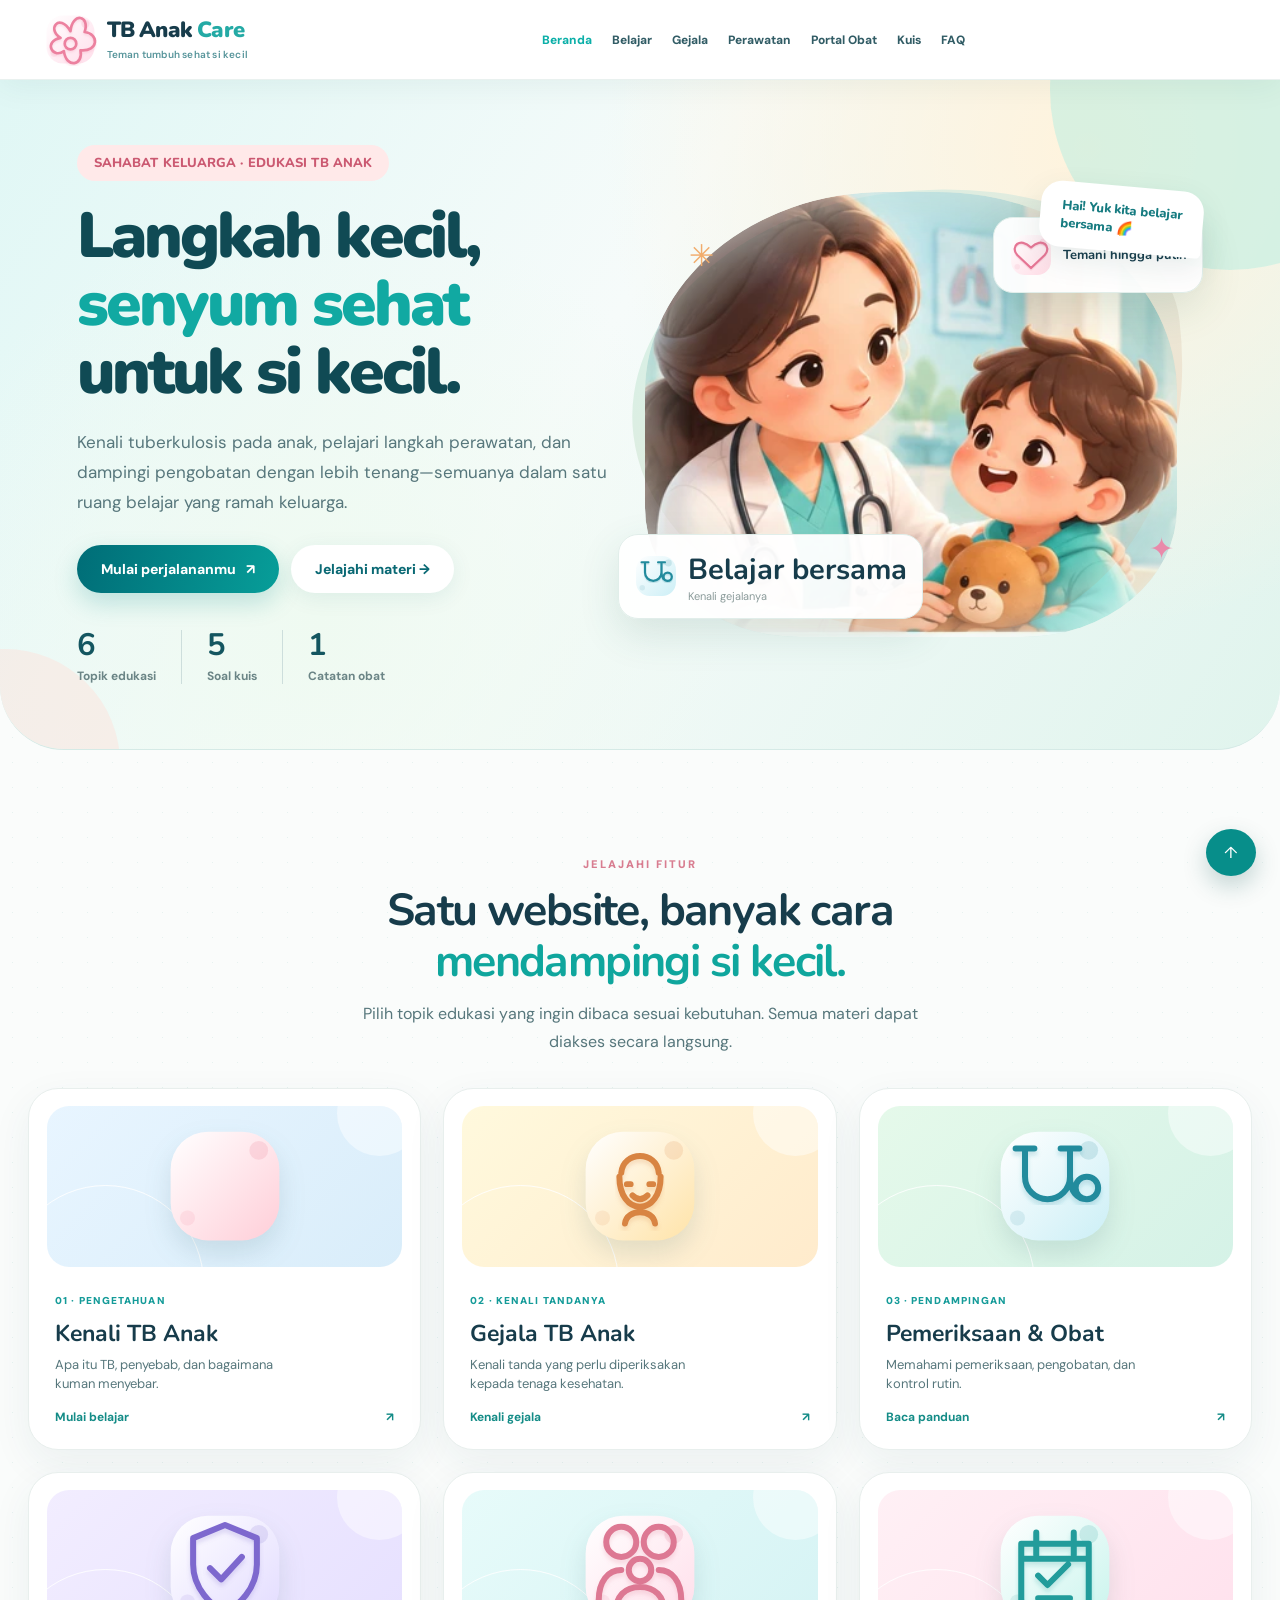
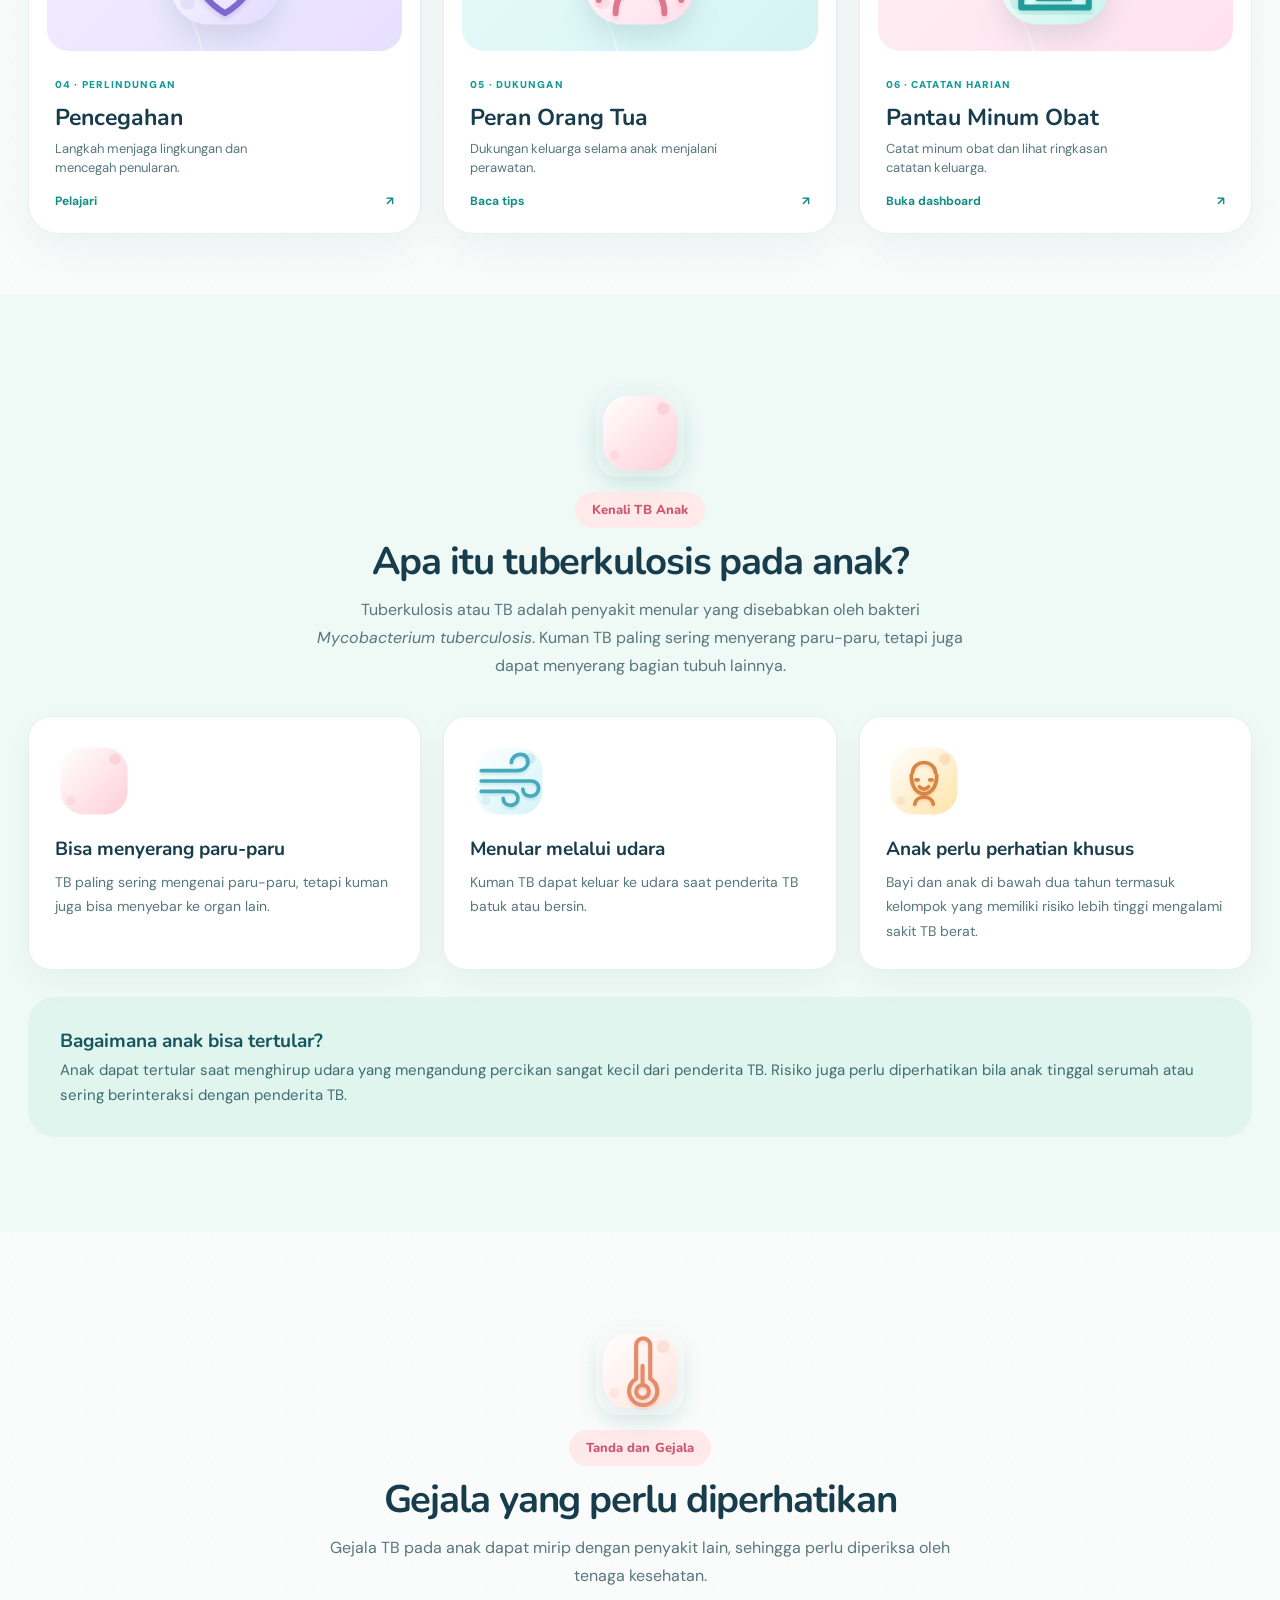
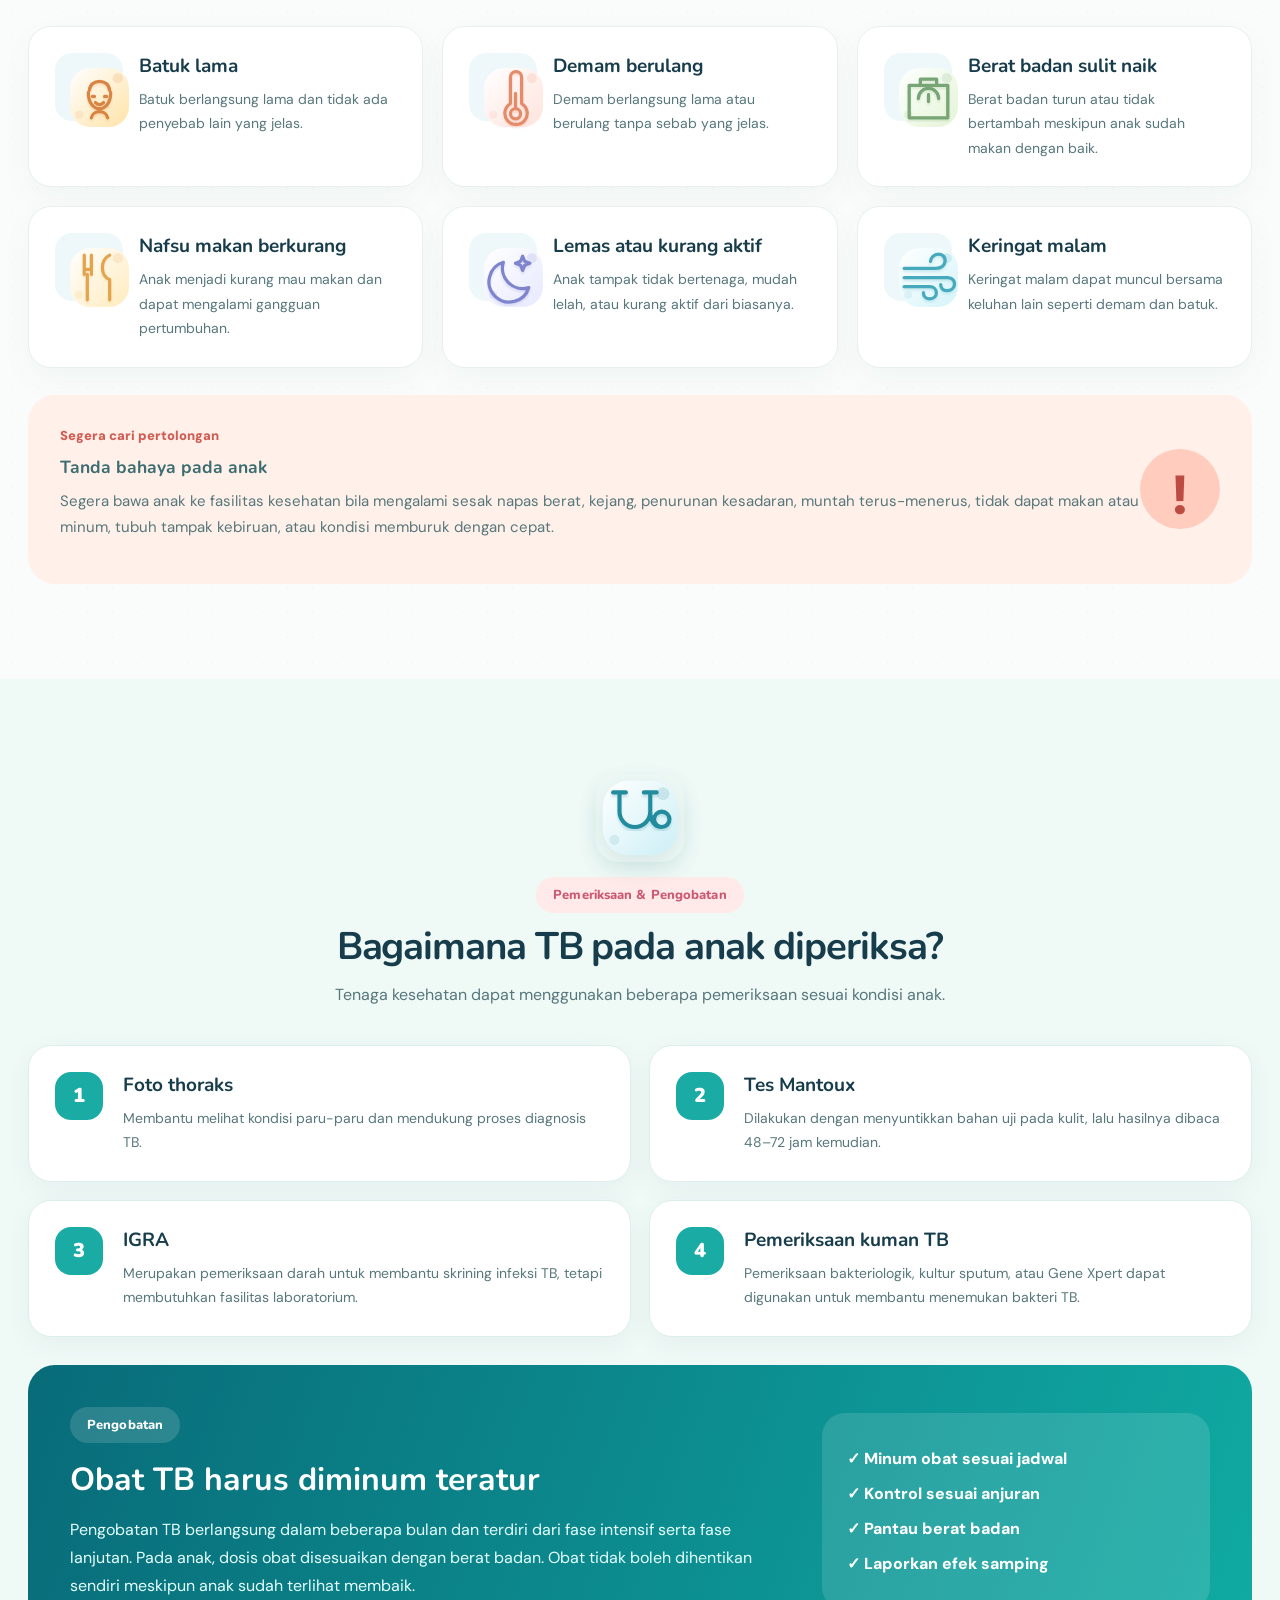
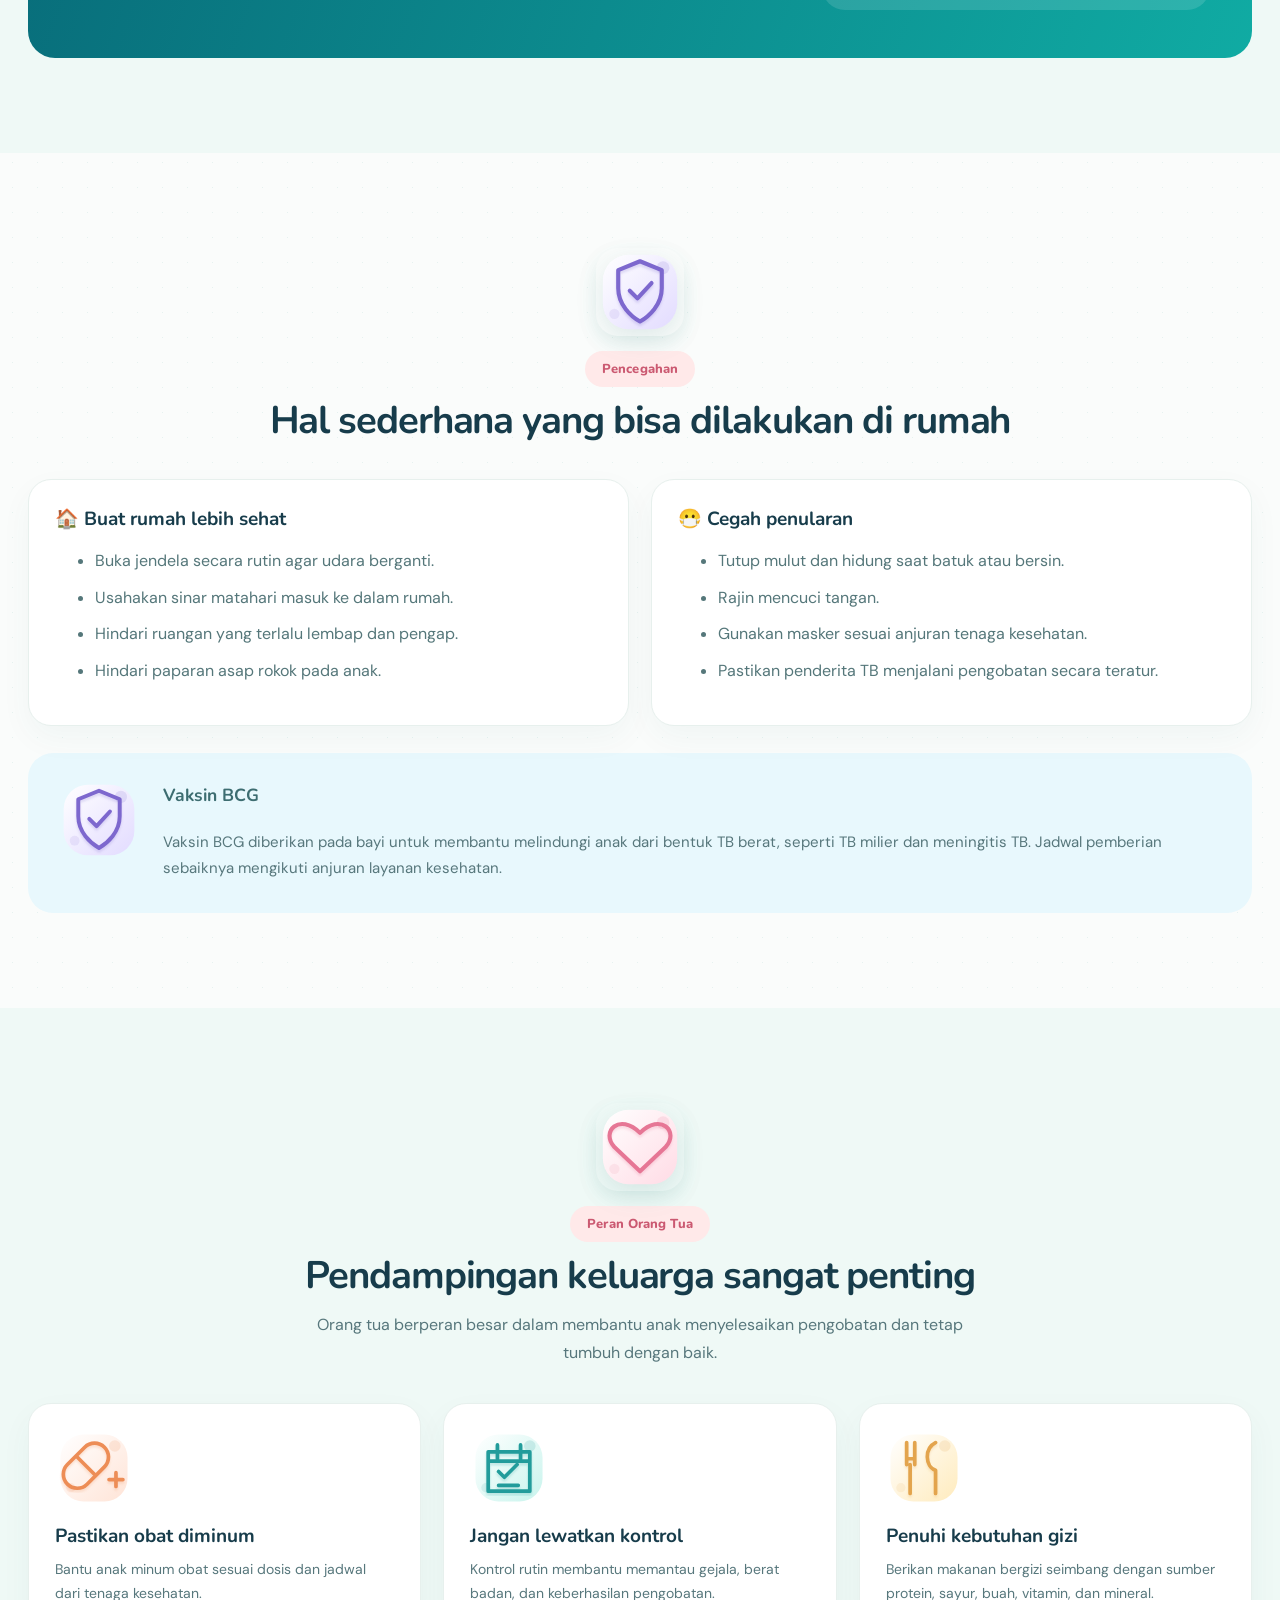
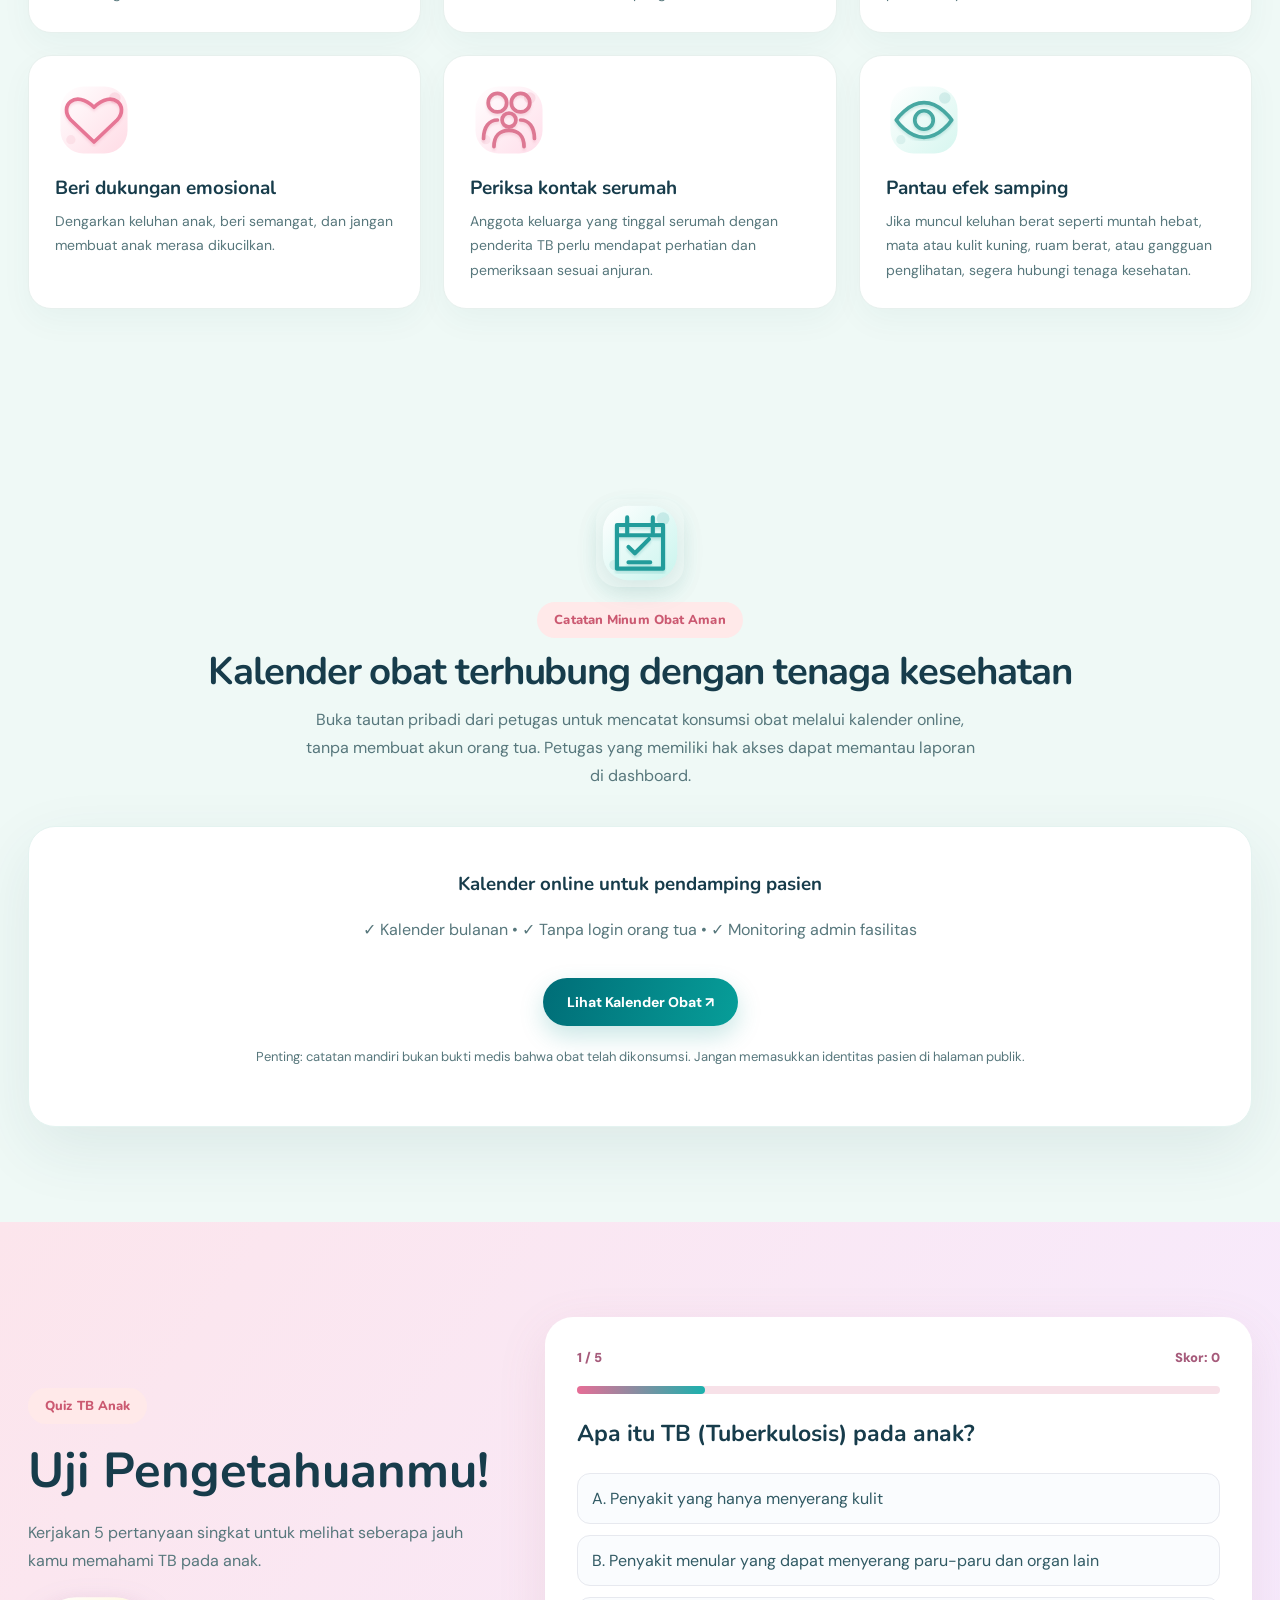
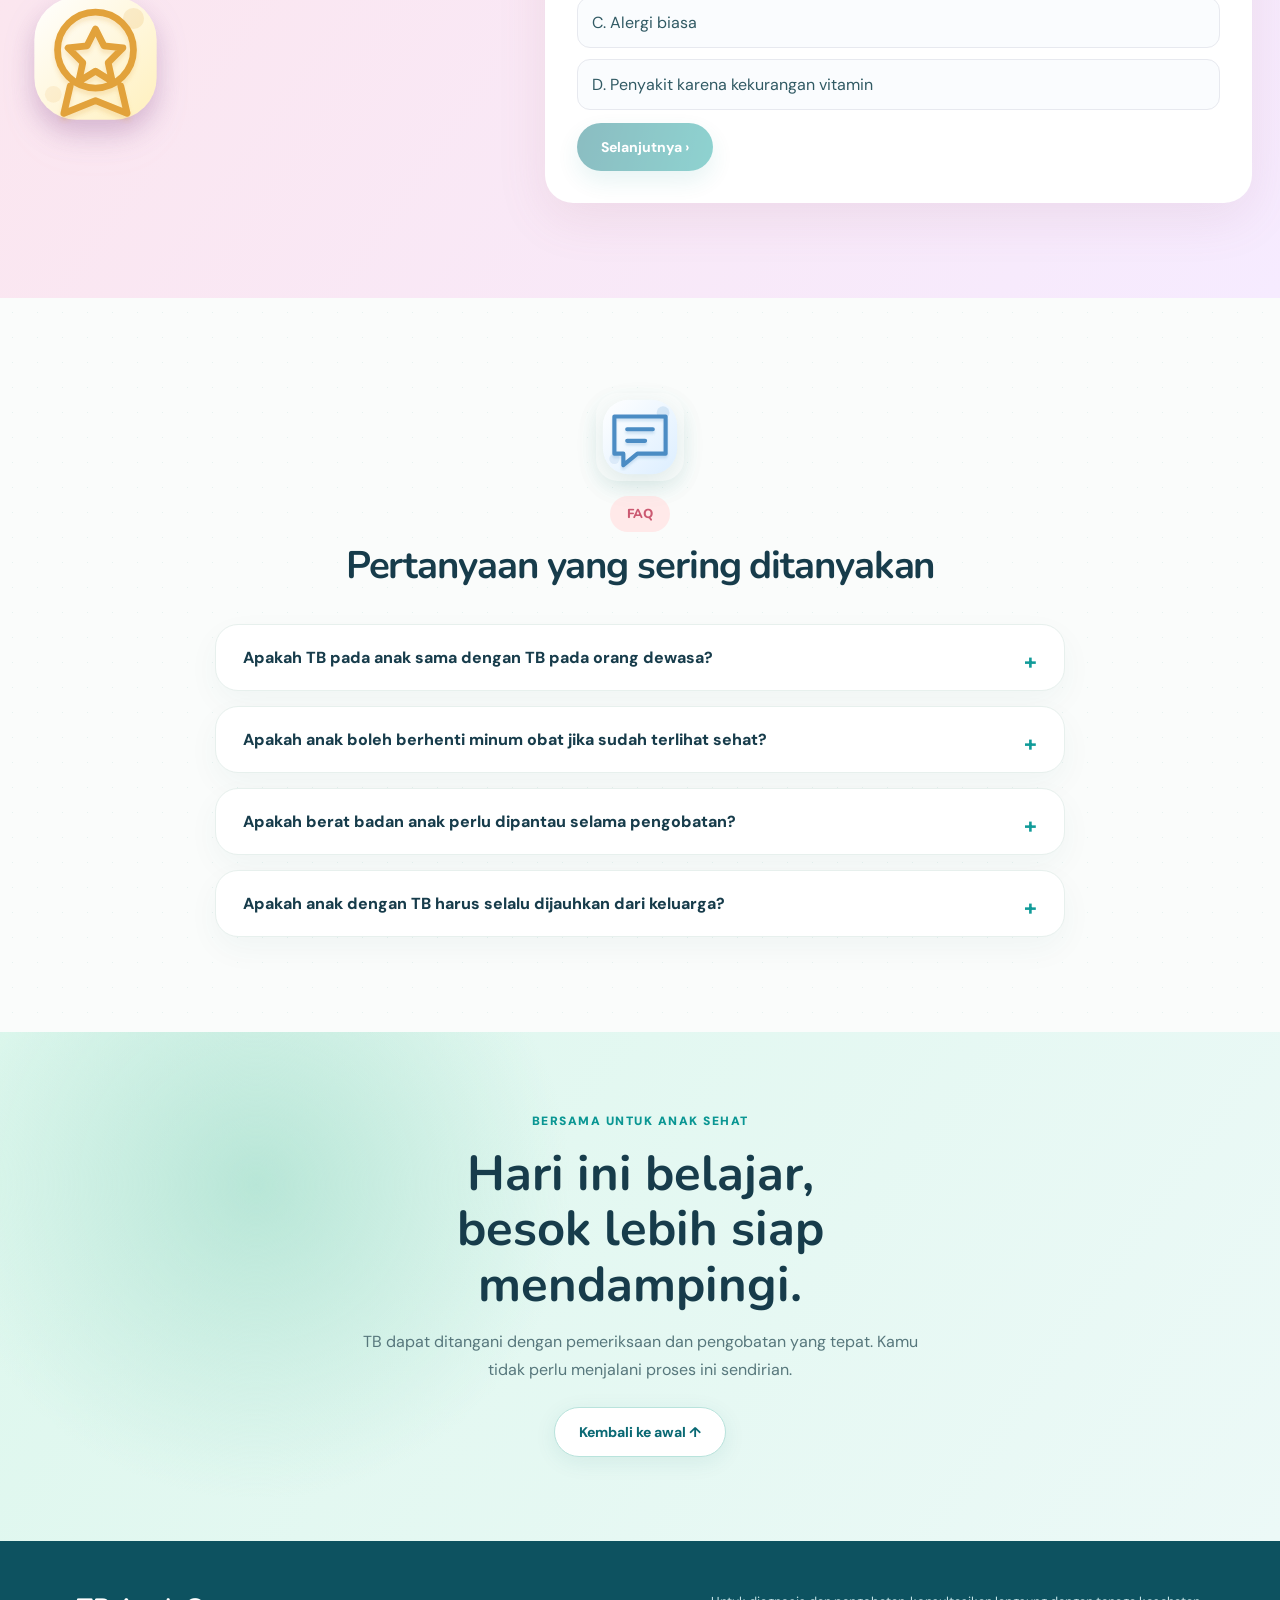
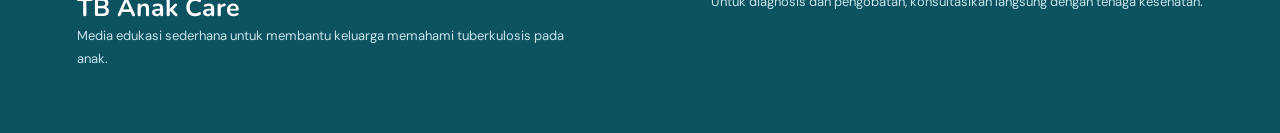
==== commit 00d0cad1: "Add files via upload" ====
--- a/index.html
+++ b/index.html
@@ -9,7 +9,7 @@
 <link href="style.css" rel="stylesheet"/>
 <link href="https://fonts.googleapis.com" rel="preconnect"/><link crossorigin="" href="https://fonts.gstatic.com" rel="preconnect"/><link href="https://fonts.googleapis.com/css2?family=DM+Sans:wght@400;500;600;700;800&amp;family=Nunito:wght@400;500;600;700;800;900&amp;display=swap" rel="stylesheet"/></head>
 <body>
-<header class="navbar"><a class="brand" href="#beranda"><span class="brand-mark"><img alt="" src="assets/icons/flower.svg"/></span><span class="brand-copy">TB Anak <em>Care</em><small>Teman tumbuh sehat si kecil</small></span></a><button aria-expanded="false" aria-label="Buka menu" class="menu-toggle">☰</button><nav aria-label="Navigasi utama" class="nav-links"><a href="#beranda">Beranda</a><a href="#materi">Belajar</a><a href="#gejala">Gejala</a><a href="#pemeriksaan">Perawatan</a><a href="portal.html">Portal Obat</a><a href="#quiz">Kuis</a><a href="#faq">FAQ</a></nav></header>
+<header class="navbar"><a class="brand" href="#beranda"><span class="brand-mark"><img alt="" src="assets/icons/flower.svg"/></span><span class="brand-copy">TB Anak <em>Care</em><small>Teman tumbuh sehat si kecil</small></span></a><button aria-expanded="false" aria-label="Buka menu" class="menu-toggle">☰</button><nav aria-label="Navigasi utama" class="nav-links"><a href="#beranda">Beranda</a><a href="#materi">Belajar</a><a href="#gejala">Gejala</a><a href="#pemeriksaan">Perawatan</a><a href="wali.html">Portal Obat</a><a href="#quiz">Kuis</a><a href="#faq">FAQ</a></nav></header>
 <main>
 <section class="hero" id="beranda"><div class="hero-copy"><span class="eyebrow">SAHABAT KELUARGA · EDUKASI TB ANAK</span><h1>Langkah kecil,<br/><span>senyum sehat</span><br/>untuk si kecil.</h1><p>Kenali tuberkulosis pada anak, pelajari langkah perawatan, dan dampingi pengobatan dengan lebih tenang—semuanya dalam satu ruang belajar yang ramah keluarga.</p><div class="hero-actions"><a class="btn primary" href="#materi">Mulai perjalananmu <span>↗</span></a><a class="btn secondary" href="#materi">Jelajahi materi →</a></div><div class="hero-stats"><div><strong>6</strong><small>Topik edukasi</small></div><div><strong>5</strong><small>Soal kuis</small></div><div><strong>1</strong><small>Catatan obat</small></div></div></div><div class="hero-visual"><div class="hero-blob"></div><img alt="Ilustrasi dokter yang ramah bersama anak" src="assets/dokter-anak.webp"/><div class="float-card float-one"><img alt="" src="assets/icons/stethoscope.svg"/> <span><strong>Belajar bersama</strong><small>Kenali gejalanya</small></span></div><div class="float-card float-two"><img alt="" src="assets/icons/heart.svg"/> <strong>Temani hingga pulih</strong></div><div class="speech-bubble">Hai! Yuk kita belajar<br/>bersama 🌈</div><div class="hero-spark one">✳</div><div class="hero-spark two">✦</div></div></section>
 <section class="learning-menu" id="materi"><span class="section-kicker">JELAJAHI FITUR</span><h2>Satu website, banyak cara<br/><em>mendampingi si kecil.</em></h2><p class="learning-subtitle">Pilih topik edukasi yang ingin dibaca sesuai kebutuhan. Semua materi dapat diakses secara langsung.</p><div class="learning-grid">
@@ -173,7 +173,7 @@
 <article class="card"><div class="icon"><img alt="" src="assets/icons/eye.svg"/></div><h3>Pantau efek samping</h3><p>Jika muncul keluhan berat seperti muntah hebat, mata atau kulit kuning, ruam berat, atau gangguan penglihatan, segera hubungi tenaga kesehatan.</p></article>
 </div>
 </section>
-<section class="section soft" id="catatan-obat"><div class="section-heading"><div class="section-illustration"><img src="assets/icons/calendar.svg" alt=""/></div><span class="eyebrow">Catatan Minum Obat Aman</span><h2>Kalender obat terhubung dengan tenaga kesehatan</h2><p>Masuk dengan akun orang tua/wali untuk mencatat konsumsi obat melalui kalender online. Petugas yang memiliki hak akses dapat memantau laporan di dashboard.</p></div><div class="medicine-panel" style="text-align:center;padding:44px 25px"><h3>Kalender online untuk pendamping pasien</h3><p>✓ Laporan tersimpan di database • ✓ Akun orang tua • ✓ Monitoring admin fasilitas</p><a href="portal.html" class="btn primary" style="display:inline-flex;margin-top:18px">Buka Portal Pencatatan Obat ↗</a><p style="margin-top:20px;font-size:13px">Penting: catatan mandiri bukan bukti medis bahwa obat telah dikonsumsi. Jangan memasukkan identitas pasien di halaman publik.</p></div></section>
+<section class="section soft" id="catatan-obat"><div class="section-heading"><div class="section-illustration"><img src="assets/icons/calendar.svg" alt=""/></div><span class="eyebrow">Catatan Minum Obat Aman</span><h2>Kalender obat terhubung dengan tenaga kesehatan</h2><p>Buka tautan pribadi dari petugas untuk mencatat konsumsi obat melalui kalender online, tanpa membuat akun orang tua. Petugas yang memiliki hak akses dapat memantau laporan di dashboard.</p></div><div class="medicine-panel" style="text-align:center;padding:44px 25px"><h3>Kalender online untuk pendamping pasien</h3><p>✓ Kalender bulanan • ✓ Tanpa login orang tua • ✓ Monitoring admin fasilitas</p><a href="wali.html" class="btn primary" style="display:inline-flex;margin-top:18px">Lihat Kalender Obat ↗</a><p style="margin-top:20px;font-size:13px">Penting: catatan mandiri bukan bukti medis bahwa obat telah dikonsumsi. Jangan memasukkan identitas pasien di halaman publik.</p></div></section>
 <section class="quiz-section" id="quiz">
 <div class="quiz-intro">
 <span class="eyebrow">Quiz TB Anak</span>
